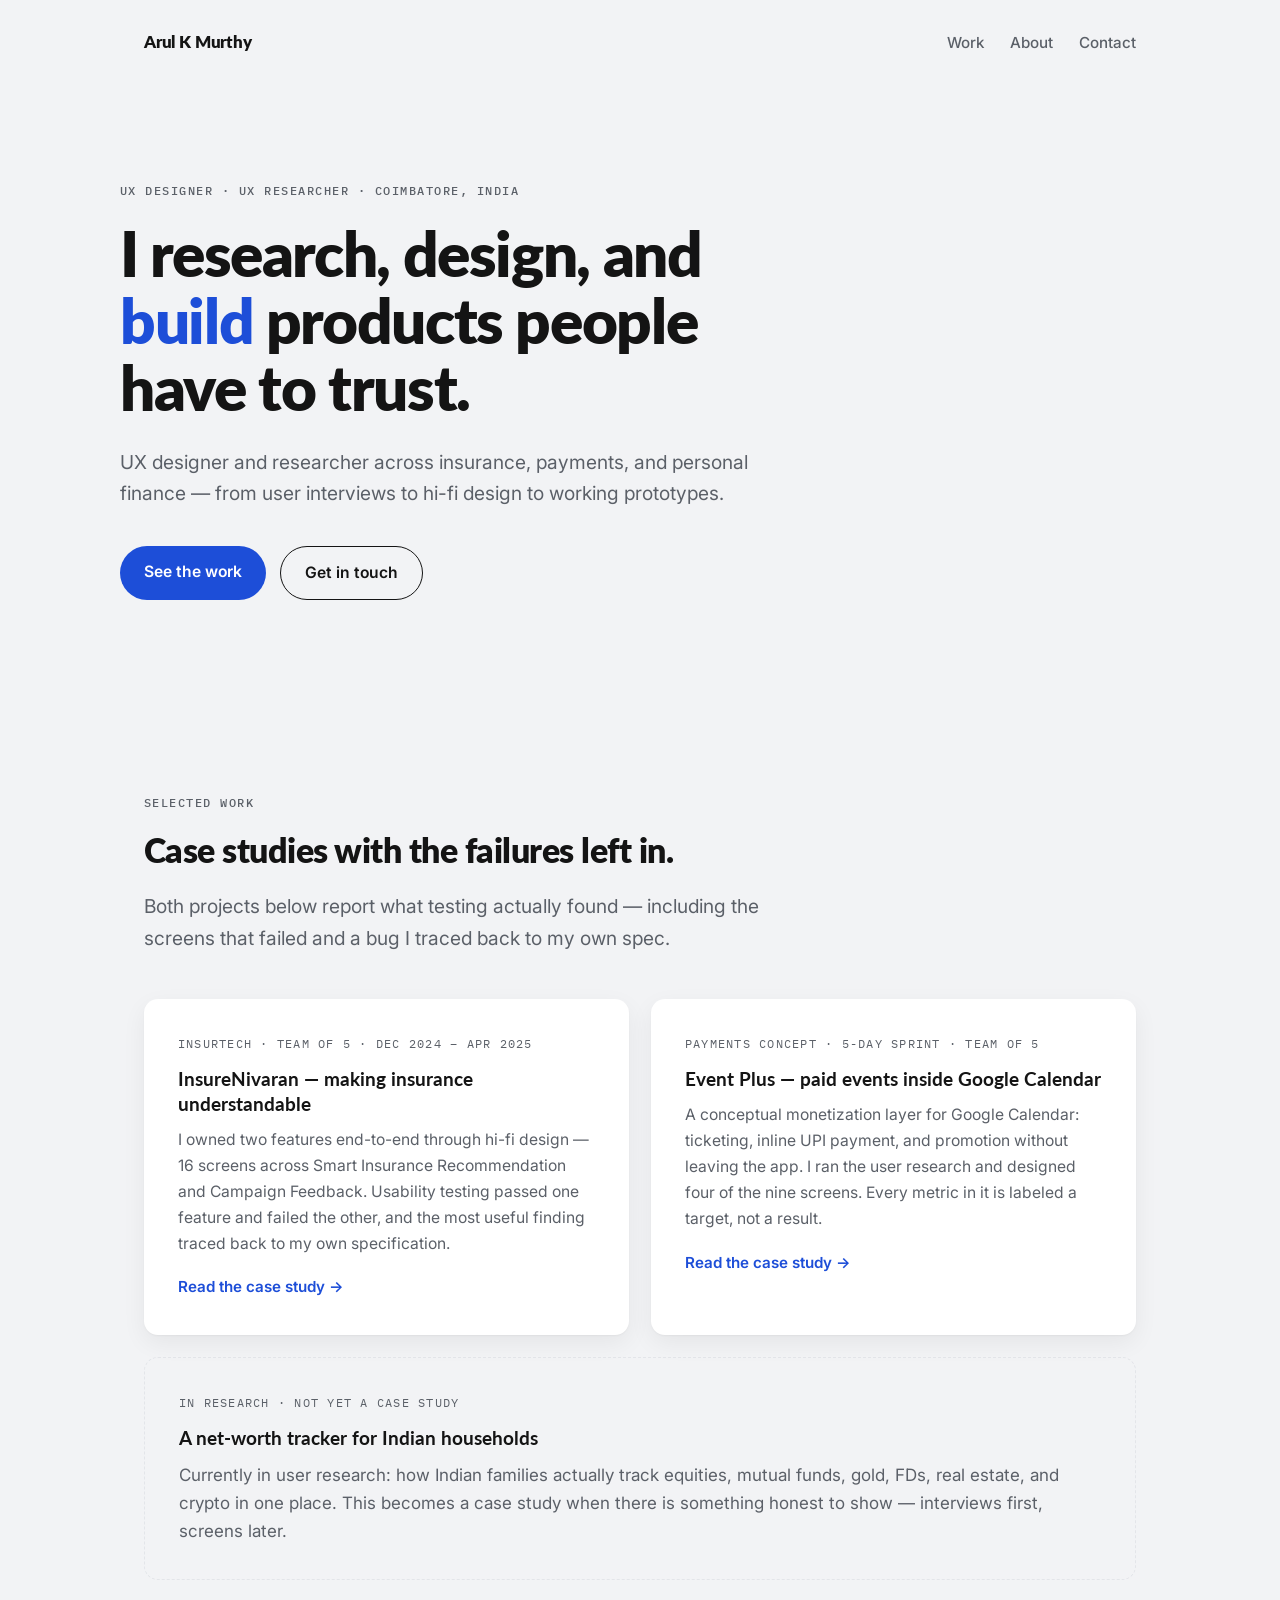
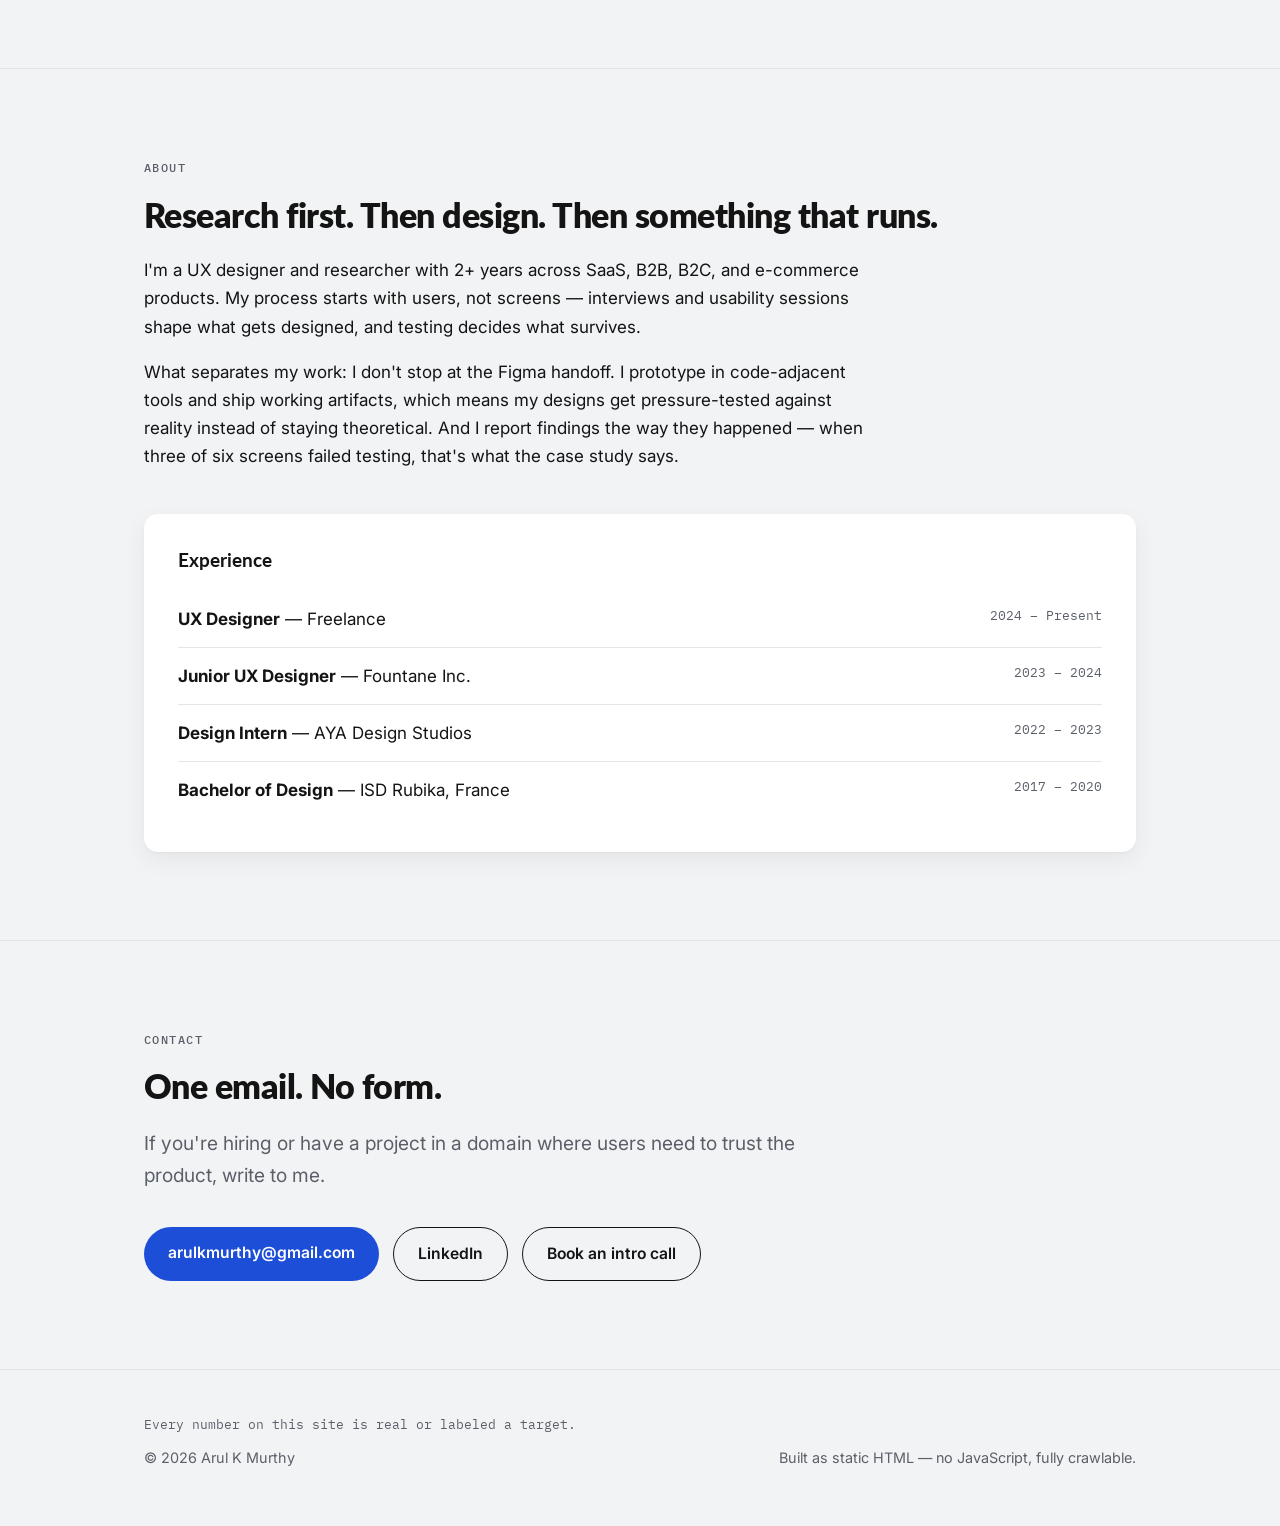
==== index.html @ e34e16c8 "Add files via upload First Upload - 03 July 2026" ====
<!DOCTYPE html>
<html lang="en">
<head>
  <meta charset="UTF-8">
  <meta name="viewport" content="width=device-width, initial-scale=1.0">
  <title>Arul K Murthy — UX Designer &amp; Researcher</title>
  <meta name="description" content="UX designer and researcher across insurance, payments, and personal finance — from user interviews to hi-fi design to working prototypes. Based in Coimbatore, India.">
  <meta name="author" content="Arul K Murthy">
  <meta property="og:title" content="Arul K Murthy — UX Designer &amp; Researcher">
  <meta property="og:description" content="I research, design, and build products people have to trust.">
  <meta property="og:type" content="website">
  <link rel="preconnect" href="https://fonts.googleapis.com">
  <link rel="preconnect" href="https://fonts.gstatic.com" crossorigin>
  <link href="https://fonts.googleapis.com/css2?family=Lato:wght@700;800&family=Inter:wght@400;500;600&family=IBM+Plex+Mono:wght@400;500&display=swap" rel="stylesheet">
  <link rel="stylesheet" href="styles.css">
</head>
<body>

<header class="wrap">
  <nav class="nav" aria-label="Main">
    <a class="nav-name" href="index.html">Arul K Murthy</a>
    <ul class="nav-links">
      <li><a href="#work">Work</a></li>
      <li><a href="#about">About</a></li>
      <li><a href="#contact">Contact</a></li>
    </ul>
  </nav>
</header>

<main>

  <section class="hero wrap">
    <span class="eyebrow">UX Designer · UX Researcher · Coimbatore, India</span>
    <h1>I research, design, and <span class="accent">build</span> products people have to trust.</h1>
    <p class="lede">UX designer and researcher across insurance, payments, and personal finance — from user interviews to hi-fi design to working prototypes.</p>
    <div class="hero-actions">
      <a class="btn btn-primary" href="#work">See the work</a>
      <a class="btn btn-ghost" href="mailto:arulkmurthy@gmail.com">Get in touch</a>
    </div>
  </section>

  <section class="section" id="work">
    <div class="wrap">
      <span class="eyebrow">Selected work</span>
      <h2>Case studies with the failures left in.</h2>
      <p class="lede" style="margin-bottom:44px;">Both projects below report what testing actually found — including the screens that failed and a bug I traced back to my own spec.</p>

      <div class="card-grid">
        <a class="card work-card" href="insurenivaran.html">
          <span class="tagline">InsurTech · Team of 5 · Dec 2024 – Apr 2025</span>
          <h3>InsureNivaran — making insurance understandable</h3>
          <p>I owned two features end-to-end through hi-fi design — 16 screens across Smart Insurance Recommendation and Campaign Feedback. Usability testing passed one feature and failed the other, and the most useful finding traced back to my own specification.</p>
          <span class="cta">Read the case study →</span>
        </a>

        <a class="card work-card" href="eventplus.html">
          <span class="tagline">Payments concept · 5-day sprint · Team of 5</span>
          <h3>Event Plus — paid events inside Google Calendar</h3>
          <p>A conceptual monetization layer for Google Calendar: ticketing, inline UPI payment, and promotion without leaving the app. I ran the user research and designed four of the nine screens. Every metric in it is labeled a target, not a result.</p>
          <span class="cta">Read the case study →</span>
        </a>
      </div>

      <div class="card card-progress" style="margin-top:22px;">
        <span class="tagline" style="font-family:var(--font-mono);font-size:0.78rem;letter-spacing:0.1em;text-transform:uppercase;color:var(--muted);display:block;margin-bottom:14px;">In research · Not yet a case study</span>
        <h3>A net-worth tracker for Indian households</h3>
        <p class="muted">Currently in user research: how Indian families actually track equities, mutual funds, gold, FDs, real estate, and crypto in one place. This becomes a case study when there is something honest to show — interviews first, screens later.</p>
      </div>
    </div>
  </section>

  <section class="section" id="about">
    <div class="wrap">
      <span class="eyebrow">About</span>
      <h2>Research first. Then design. Then something that runs.</h2>
      <div class="prose">
        <p>I'm a UX designer and researcher with 2+ years across SaaS, B2B, B2C, and e-commerce products. My process starts with users, not screens — interviews and usability sessions shape what gets designed, and testing decides what survives.</p>
        <p>What separates my work: I don't stop at the Figma handoff. I prototype in code-adjacent tools and ship working artifacts, which means my designs get pressure-tested against reality instead of staying theoretical. And I report findings the way they happened — when three of six screens failed testing, that's what the case study says.</p>
      </div>

      <div class="card" style="margin-top:44px;">
        <h3 style="margin-bottom:18px;">Experience</h3>
        <ul class="plain-list">
          <li class="exp-row"><span><strong>UX Designer</strong> — Freelance</span><span class="when">2024 – Present</span></li>
          <li class="exp-row"><span><strong>Junior UX Designer</strong> — Fountane Inc.</span><span class="when">2023 – 2024</span></li>
          <li class="exp-row"><span><strong>Design Intern</strong> — AYA Design Studios</span><span class="when">2022 – 2023</span></li>
          <li class="exp-row"><span><strong>Bachelor of Design</strong> — ISD Rubika, France</span><span class="when">2017 – 2020</span></li>
        </ul>
      </div>
    </div>
  </section>

  <section class="section" id="contact">
    <div class="wrap">
      <span class="eyebrow">Contact</span>
      <h2>One email. No form.</h2>
      <p class="lede">If you're hiring or have a project in a domain where users need to trust the product, write to me.</p>
      <div class="hero-actions">
        <a class="btn btn-primary" href="mailto:arulkmurthy@gmail.com">arulkmurthy@gmail.com</a>
        <a class="btn btn-ghost" href="https://www.linkedin.com/in/arulkmurthy" rel="me">LinkedIn</a>
        <a class="btn btn-ghost" href="https://cal.com/arulkmurthy">Book an intro call</a>
      </div>
    </div>
  </section>

</main>

<footer>
  <div class="wrap">
    <p class="integrity">Every number on this site is real or labeled a target.</p>
    <div class="footer-row">
      <span>© 2026 Arul K Murthy</span>
      <span>Built as static HTML — no JavaScript, fully crawlable.</span>
    </div>
  </div>
</footer>

</body>
</html>
---- styles.css ----
/* ============================================================
   Arul K Murthy — portfolio
   Tokens: canvas #F2F3F5 · card #FFF · ink #141414 · muted #5B6068
           hairline #E3E5E9 · accent #1D4ED8
   Type:   Lato (display) · Inter (body) · IBM Plex Mono (meta)
   No JavaScript anywhere on this site — everything renders as HTML.
   ============================================================ */

:root {
  --canvas: #f2f3f5;
  --card: #ffffff;
  --ink: #141414;
  --muted: #5b6068;
  --hairline: #e3e5e9;
  --accent: #1d4ed8;
  --accent-soft: #e8edfb;
  --pro: #14683c;
  --pro-bg: #e3f2e9;
  --con: #9c2121;
  --con-bg: #fbe9e9;
  --mixed: #8a5a00;
  --mixed-bg: #faf0da;
  --radius: 14px;
  --shadow: 0 1px 2px rgba(20, 20, 20, 0.04), 0 8px 24px rgba(20, 20, 20, 0.06);
  --font-display: "Lato", "Inter", system-ui, sans-serif;
  --font-body: "Inter", system-ui, -apple-system, sans-serif;
  --font-mono: "IBM Plex Mono", ui-monospace, "SF Mono", monospace;
}

* { box-sizing: border-box; margin: 0; padding: 0; }

html { scroll-behavior: smooth; }
@media (prefers-reduced-motion: reduce) {
  html { scroll-behavior: auto; }
}

body {
  background: var(--canvas);
  color: var(--ink);
  font-family: var(--font-body);
  font-size: 1.0625rem;
  line-height: 1.65;
  -webkit-font-smoothing: antialiased;
}

a { color: var(--accent); text-decoration: underline; text-underline-offset: 3px; }
a:hover { text-decoration-thickness: 2px; }
:focus-visible {
  outline: 3px solid var(--accent);
  outline-offset: 3px;
  border-radius: 4px;
}

/* ---------- layout ---------- */
.wrap { max-width: 1040px; margin: 0 auto; padding: 0 24px; }
.prose { max-width: 720px; }
.section { padding: 88px 0; }
.section + .section { border-top: 1px solid var(--hairline); }

/* ---------- nav ---------- */
.nav {
  display: flex; align-items: center; justify-content: space-between;
  padding: 28px 0;
}
.nav-name {
  font-family: var(--font-display);
  font-weight: 800; font-size: 1.05rem;
  color: var(--ink); text-decoration: none; letter-spacing: -0.01em;
}
.nav-links { display: flex; gap: 26px; list-style: none; }
.nav-links a {
  color: var(--muted); text-decoration: none;
  font-size: 0.95rem; font-weight: 500;
}
.nav-links a:hover, .nav-links a[aria-current="page"] { color: var(--ink); }

/* ---------- type ---------- */
.eyebrow {
  font-family: var(--font-mono);
  font-size: 0.78rem; font-weight: 500;
  letter-spacing: 0.12em; text-transform: uppercase;
  color: var(--muted);
  display: block; margin-bottom: 18px;
}
h1 {
  font-family: var(--font-display);
  font-weight: 800;
  font-size: clamp(2.3rem, 5.4vw, 3.9rem);
  line-height: 1.08; letter-spacing: -0.022em;
  max-width: 17ch;
}
h1 .accent { color: var(--accent); }
h2 {
  font-family: var(--font-display);
  font-weight: 800;
  font-size: clamp(1.55rem, 3vw, 2.1rem);
  line-height: 1.15; letter-spacing: -0.015em;
  margin-bottom: 22px;
}
h3 {
  font-family: var(--font-display);
  font-weight: 700; font-size: 1.2rem;
  line-height: 1.3; margin-bottom: 10px;
}
.lede { font-size: 1.2rem; color: var(--muted); max-width: 56ch; }
p + p { margin-top: 1em; }
.muted { color: var(--muted); }

/* ---------- hero ---------- */
.hero { padding: 96px 0 104px; }
.hero .lede { margin-top: 26px; }
.hero-meta {
  font-family: var(--font-mono); font-size: 0.82rem;
  color: var(--muted); margin-top: 34px;
}
.hero-actions { margin-top: 36px; display: flex; gap: 14px; flex-wrap: wrap; }
.btn {
  display: inline-block; text-decoration: none;
  font-weight: 600; font-size: 0.98rem;
  padding: 13px 24px; border-radius: 999px;
}
.btn-primary { background: var(--accent); color: #fff; }
.btn-primary:hover { background: #173fb0; }
.btn-ghost { color: var(--ink); border: 1.5px solid var(--ink); background: transparent; }
.btn-ghost:hover { background: var(--ink); color: #fff; }

/* ---------- cards ---------- */
.card {
  background: var(--card);
  border-radius: var(--radius);
  box-shadow: var(--shadow);
  padding: 34px;
}
.card-grid { display: grid; grid-template-columns: 1fr 1fr; gap: 22px; }
.work-card { display: block; text-decoration: none; color: var(--ink); }
a.work-card:hover h3 { color: var(--accent); }
.work-card .tagline {
  font-family: var(--font-mono); font-size: 0.78rem;
  letter-spacing: 0.1em; text-transform: uppercase;
  color: var(--muted); margin-bottom: 14px; display: block;
}
.work-card p { color: var(--muted); font-size: 0.98rem; }
.work-card .cta {
  display: inline-block; margin-top: 18px;
  color: var(--accent); font-weight: 600; font-size: 0.95rem;
}
.card-progress { border: 1.5px dashed var(--hairline); box-shadow: none; background: transparent; }

/* ---------- chips ---------- */
.chip {
  font-family: var(--font-mono); font-size: 0.72rem; font-weight: 500;
  letter-spacing: 0.08em; text-transform: uppercase;
  padding: 4px 10px; border-radius: 999px; white-space: nowrap;
}
.chip-mine { background: var(--accent-soft); color: var(--accent); }
.chip-team { background: #ebecef; color: var(--muted); }
.chip-target { background: var(--mixed-bg); color: var(--mixed); }
.chip-pro { background: var(--pro-bg); color: var(--pro); }
.chip-con { background: var(--con-bg); color: var(--con); }
.chip-mixed { background: var(--mixed-bg); color: var(--mixed); }
.chip-neutral { background: #ebecef; color: var(--muted); }

/* ---------- summary block (case-study TL;DR) ---------- */
.summary { margin: 46px 0; }
.summary dl {
  display: grid; grid-template-columns: 1fr 1fr; gap: 26px 34px;
}
.summary dt {
  font-family: var(--font-mono); font-size: 0.75rem;
  letter-spacing: 0.12em; text-transform: uppercase;
  color: var(--muted); margin-bottom: 7px;
}
.summary dd { font-size: 0.99rem; }

/* ---------- meta row on case pages ---------- */
.meta-row {
  display: flex; flex-wrap: wrap; gap: 10px 34px;
  margin-top: 30px;
  font-family: var(--font-mono); font-size: 0.82rem; color: var(--muted);
}
.meta-row strong { color: var(--ink); font-weight: 500; }

/* ---------- verdict table (signature component) ---------- */
.verdict { width: 100%; border-collapse: collapse; margin: 8px 0; }
.verdict th {
  font-family: var(--font-mono); font-size: 0.75rem;
  letter-spacing: 0.12em; text-transform: uppercase;
  color: var(--muted); font-weight: 500;
  text-align: left; padding: 0 14px 12px 0;
  border-bottom: 1px solid var(--hairline);
}
.verdict td {
  padding: 13px 14px 13px 0;
  border-bottom: 1px solid var(--hairline);
  font-size: 0.96rem; vertical-align: top;
}
.verdict td:first-child { font-weight: 600; white-space: nowrap; }
.verdict tr:last-child td { border-bottom: none; }

/* ---------- figures ---------- */
figure { margin: 40px 0; }
figure img {
  width: 100%; height: auto; display: block;
  border-radius: var(--radius); box-shadow: var(--shadow);
}
figcaption {
  font-size: 0.88rem; color: var(--muted);
  margin-top: 12px; text-align: center;
}

/* ---------- lists ---------- */
.plain-list { list-style: none; }
.plain-list li { padding: 14px 0; border-bottom: 1px solid var(--hairline); }
.plain-list li:last-child { border-bottom: none; }
.exp-row { display: flex; justify-content: space-between; gap: 20px; flex-wrap: wrap; }
.exp-row .when { font-family: var(--font-mono); font-size: 0.82rem; color: var(--muted); }

/* ---------- next / prev ---------- */
.pager { display: flex; justify-content: space-between; gap: 20px; }

/* ---------- footer ---------- */
footer { border-top: 1px solid var(--hairline); padding: 44px 0 56px; }
.integrity {
  font-family: var(--font-mono); font-size: 0.82rem; color: var(--muted);
  margin-bottom: 10px;
}
.footer-row {
  display: flex; justify-content: space-between; gap: 20px; flex-wrap: wrap;
  font-size: 0.9rem; color: var(--muted);
}

/* ---------- responsive ---------- */
@media (max-width: 780px) {
  .section { padding: 64px 0; }
  .hero { padding: 64px 0 72px; }
  .card-grid, .summary dl { grid-template-columns: 1fr; }
  .card { padding: 26px; }
  .nav-links { gap: 18px; }
  .verdict-scroll { overflow-x: auto; }
  .verdict { min-width: 560px; }
}
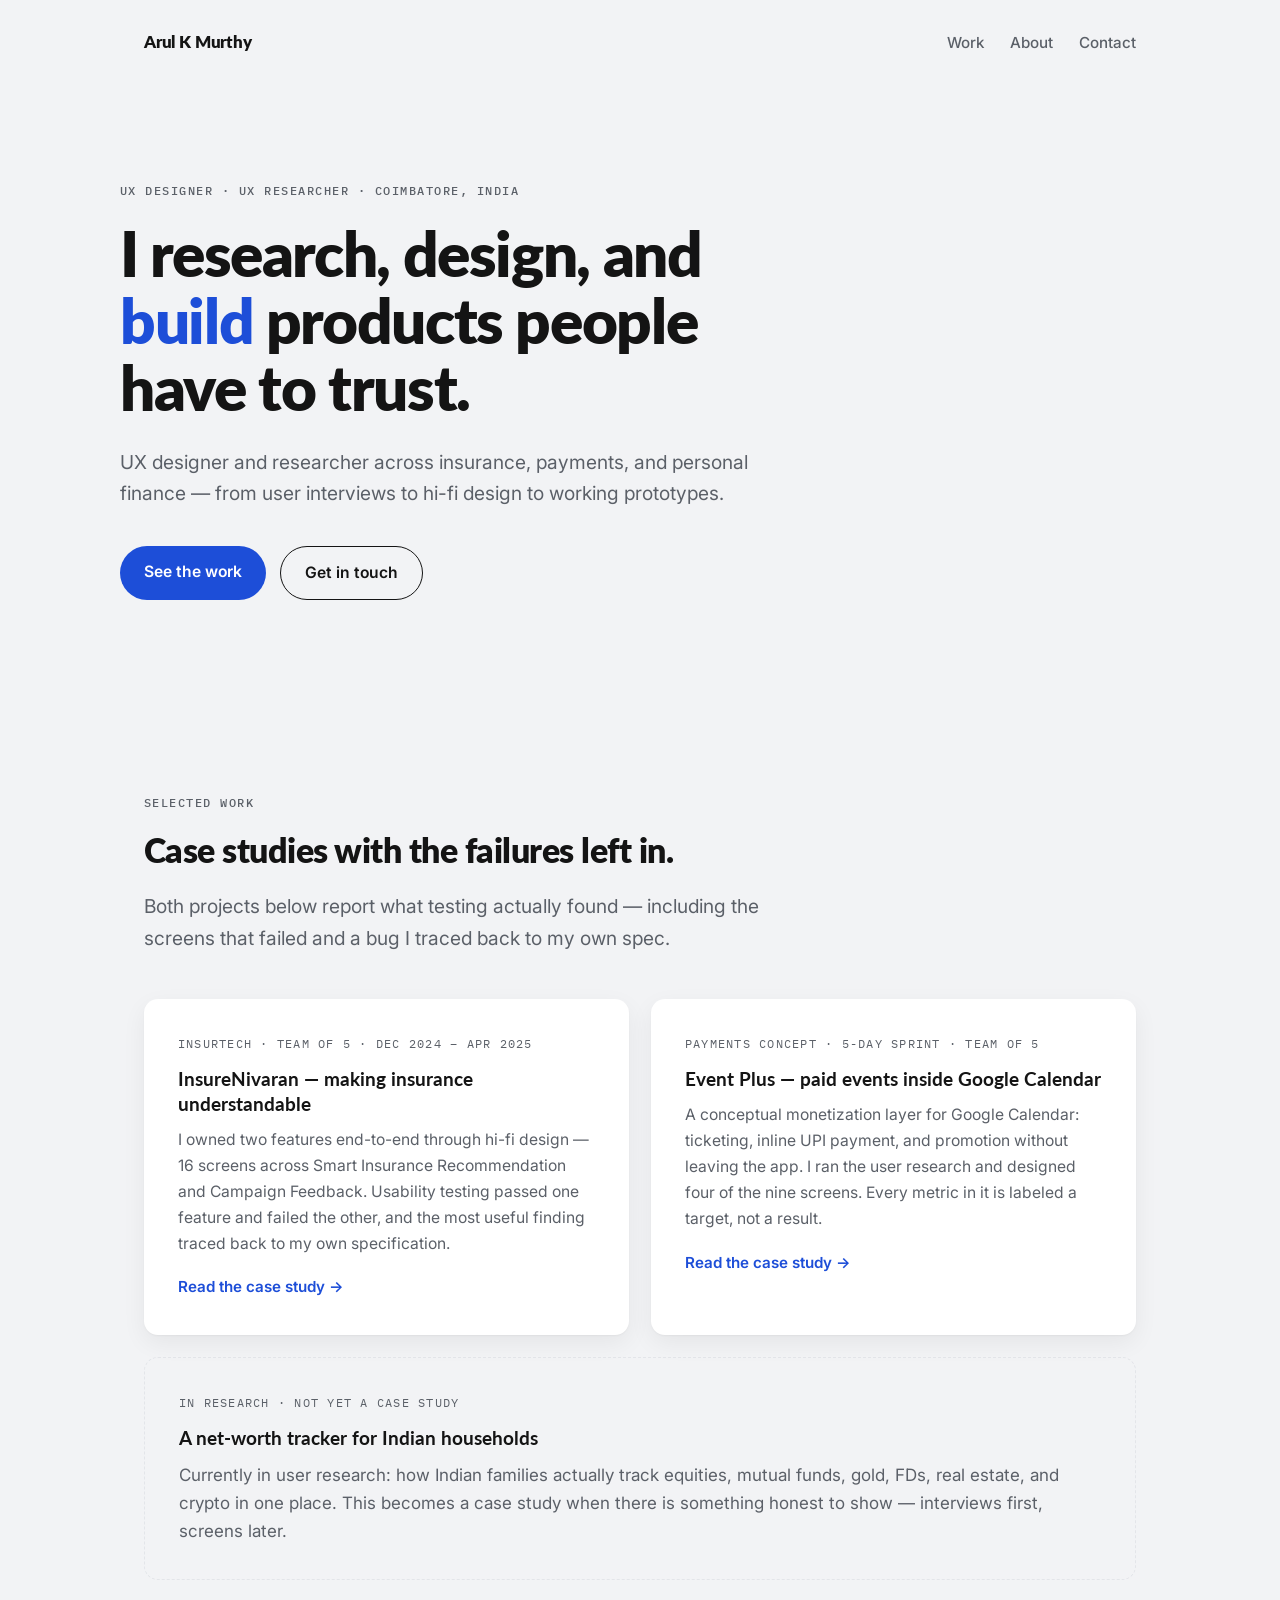
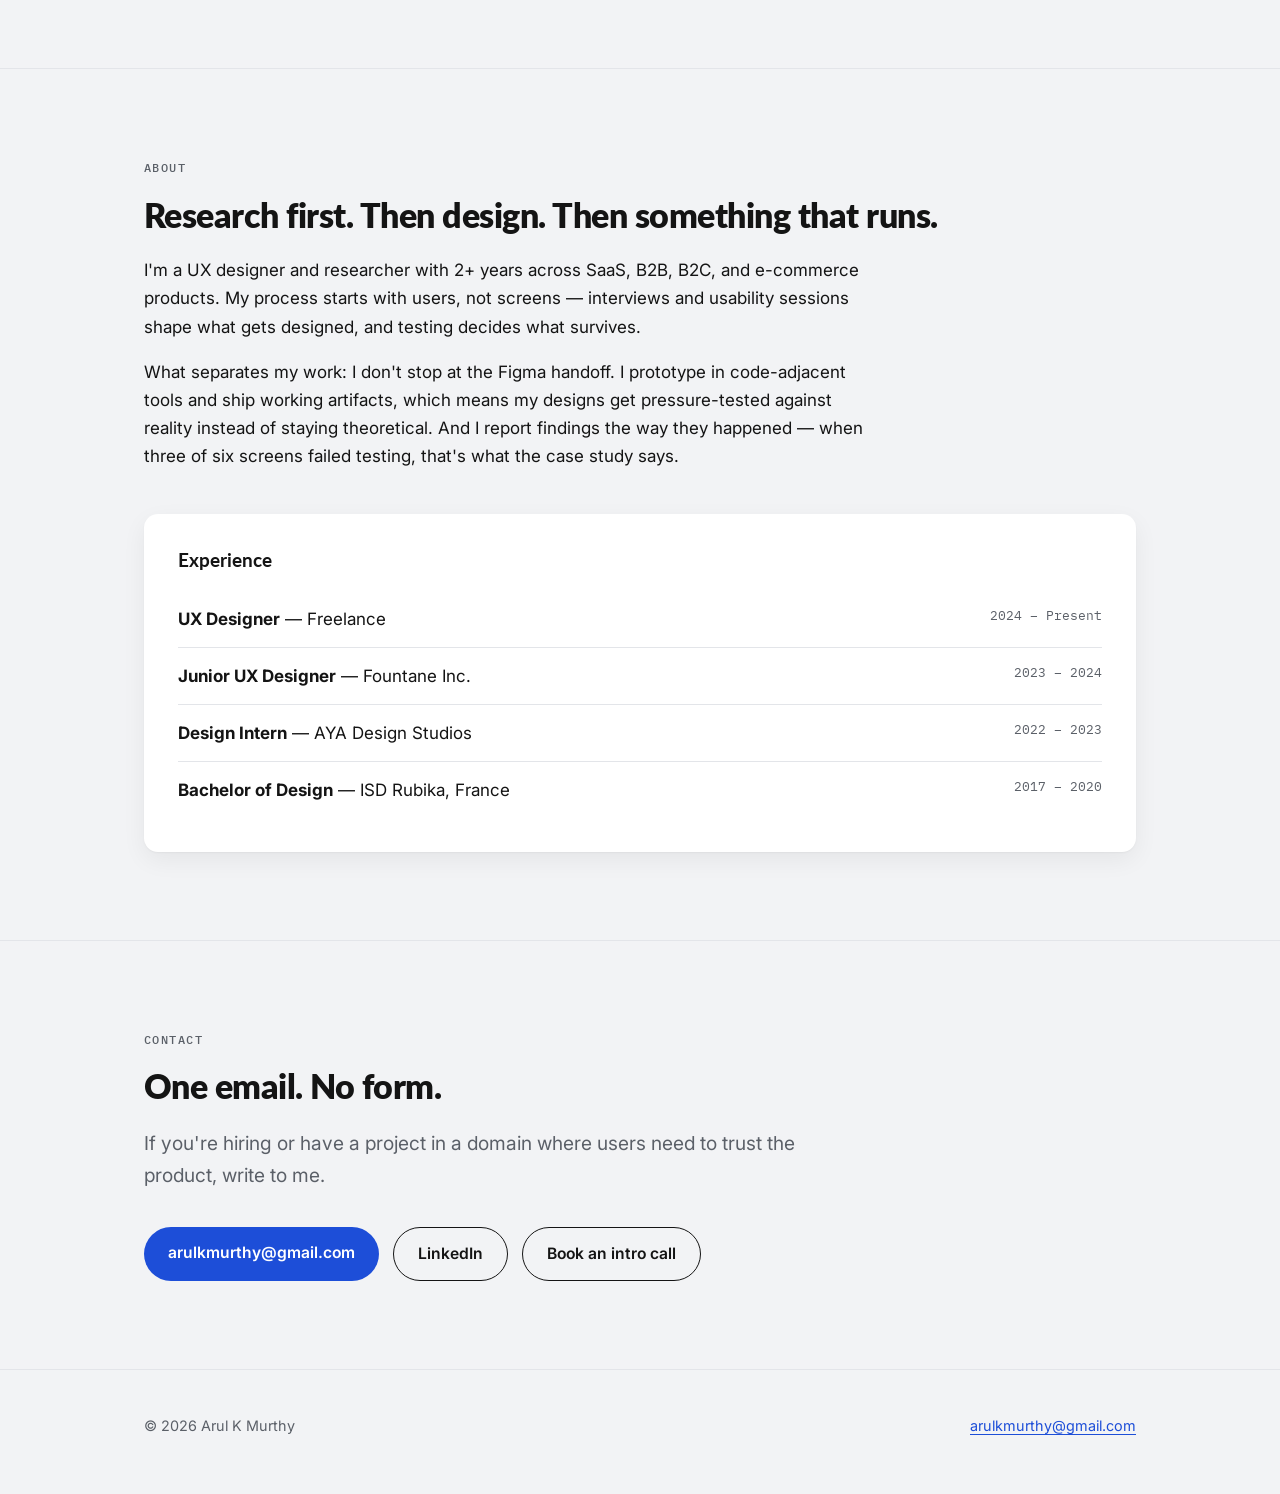
==== commit a4806c00: "Add files via upload" ====
--- a/index.html
+++ b/index.html
@@ -107,10 +107,9 @@
 
 <footer>
   <div class="wrap">
-    <p class="integrity">Every number on this site is real or labeled a target.</p>
     <div class="footer-row">
       <span>© 2026 Arul K Murthy</span>
-      <span>Built as static HTML — no JavaScript, fully crawlable.</span>
+      <span><a href="mailto:arulkmurthy@gmail.com">arulkmurthy@gmail.com</a></span>
     </div>
   </div>
 </footer>
--- a/styles.css
+++ b/styles.css
@@ -230,7 +230,8 @@
 }
 
 /* ---------- responsive ---------- */
-@media (max-width: 780px) {
+@media (max-width: 799.98px) {
+  .wrap { padding: 0 16px; }
   .section { padding: 64px 0; }
   .hero { padding: 64px 0 72px; }
   .card-grid, .summary dl { grid-template-columns: 1fr; }
@@ -239,3 +240,33 @@
   .verdict-scroll { overflow-x: auto; }
   .verdict { min-width: 560px; }
 }
+
+/* ---------- team screen grid (subordinate to interleaved MY WORK figures) ---------- */
+.shot-grid { display: grid; grid-template-columns: 1fr 1fr; gap: 20px; margin-top: 30px; }
+.shot-grid figure { margin: 0; }
+.shot-grid figcaption { font-size: 0.82rem; }
+
+/* ---------- mobile overflow hardening ---------- */
+html, body { overflow-x: clip; }
+img, svg, video { max-width: 100%; height: auto; }
+td, th, a { overflow-wrap: break-word; }
+
+@media (max-width: 799.98px) {
+  .shot-grid { grid-template-columns: 1fr; }
+  h1 { font-size: clamp(2rem, 8.5vw, 2.6rem); }
+  .hero-actions .btn { width: 100%; text-align: center; }
+  .meta-row { gap: 8px 22px; }
+}
+
+/* ---------- phone screen masonry (InsureNivaran) ---------- */
+.phone-grid { columns: 3; column-gap: 20px; margin-top: 36px; }
+.phone-grid figure { break-inside: avoid; margin: 0 0 20px; }
+.phone-grid figcaption { font-size: 0.82rem; }
+.phone-figure { max-width: 420px; margin: 40px auto; }
+
+@media (max-width: 799.98px) {
+  .phone-grid { columns: 2; column-gap: 14px; }
+}
+@media (max-width: 480px) {
+  .phone-grid { columns: 1; }
+}
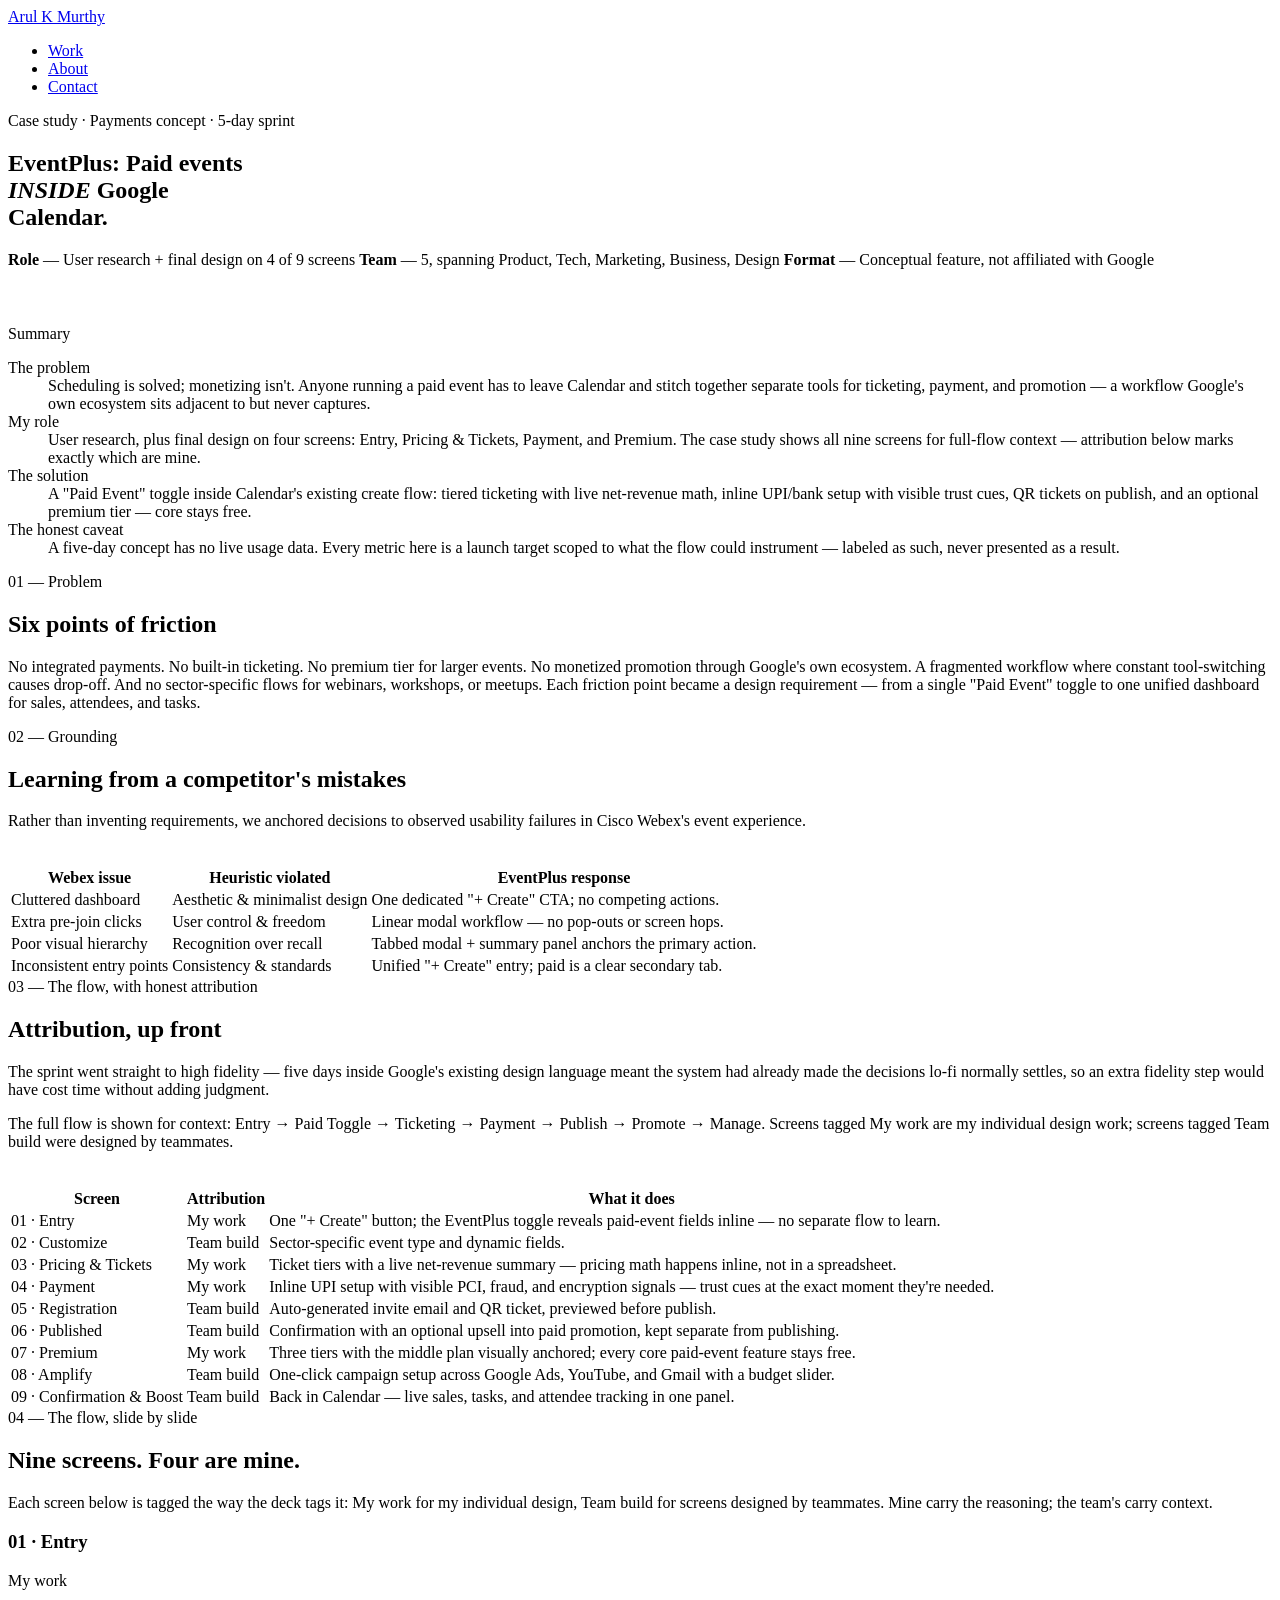
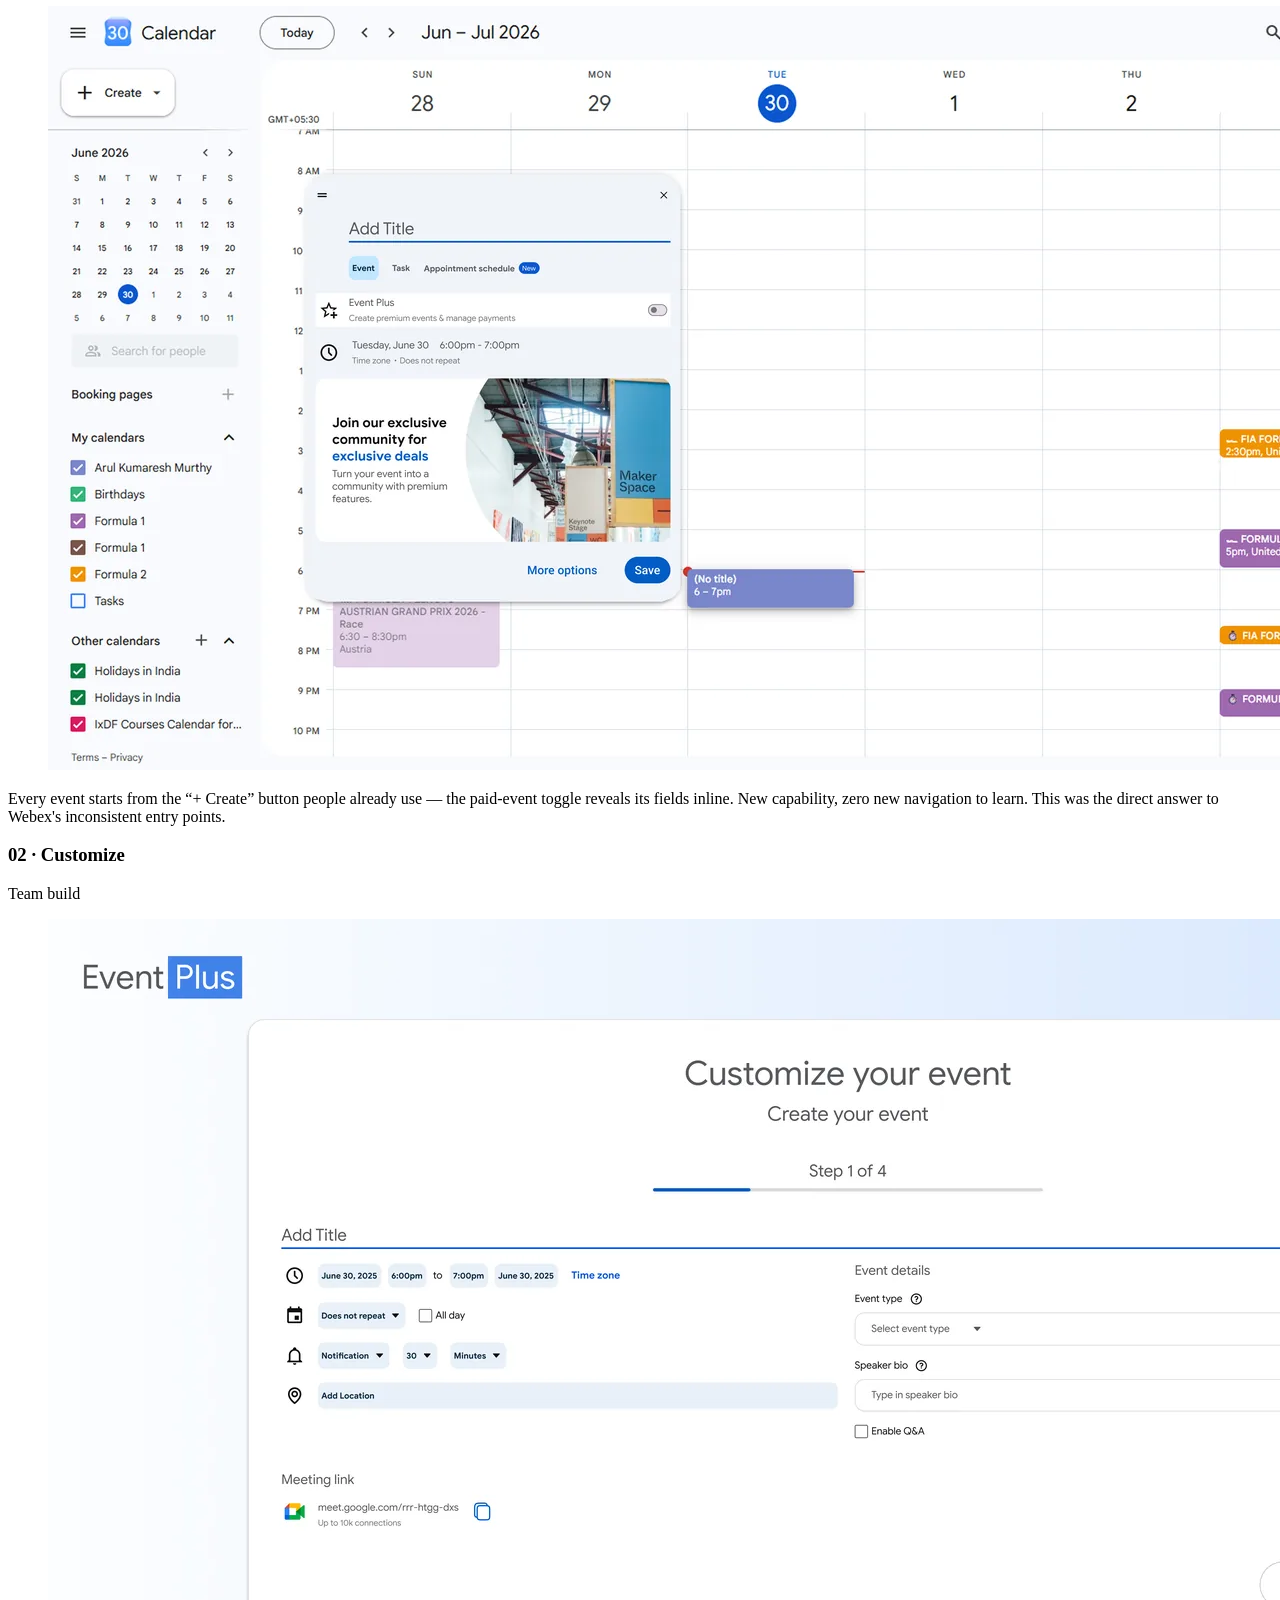
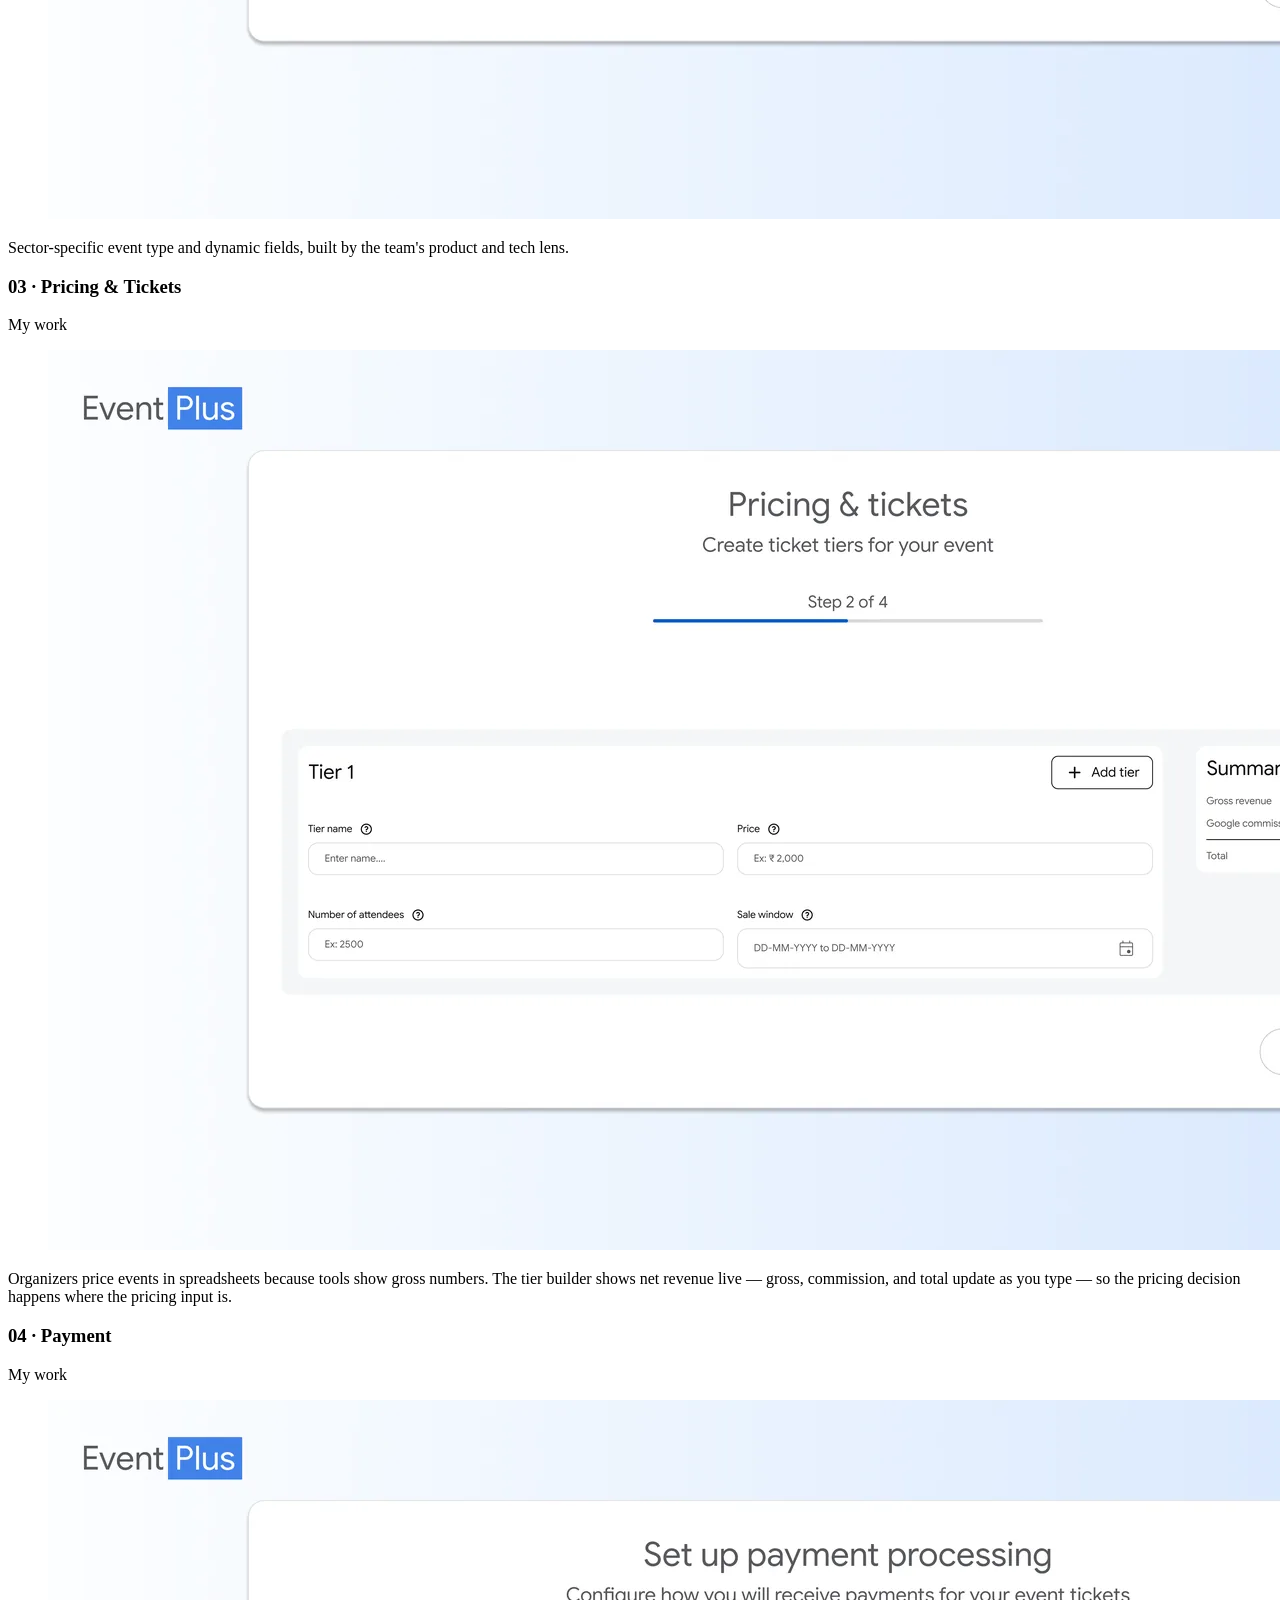
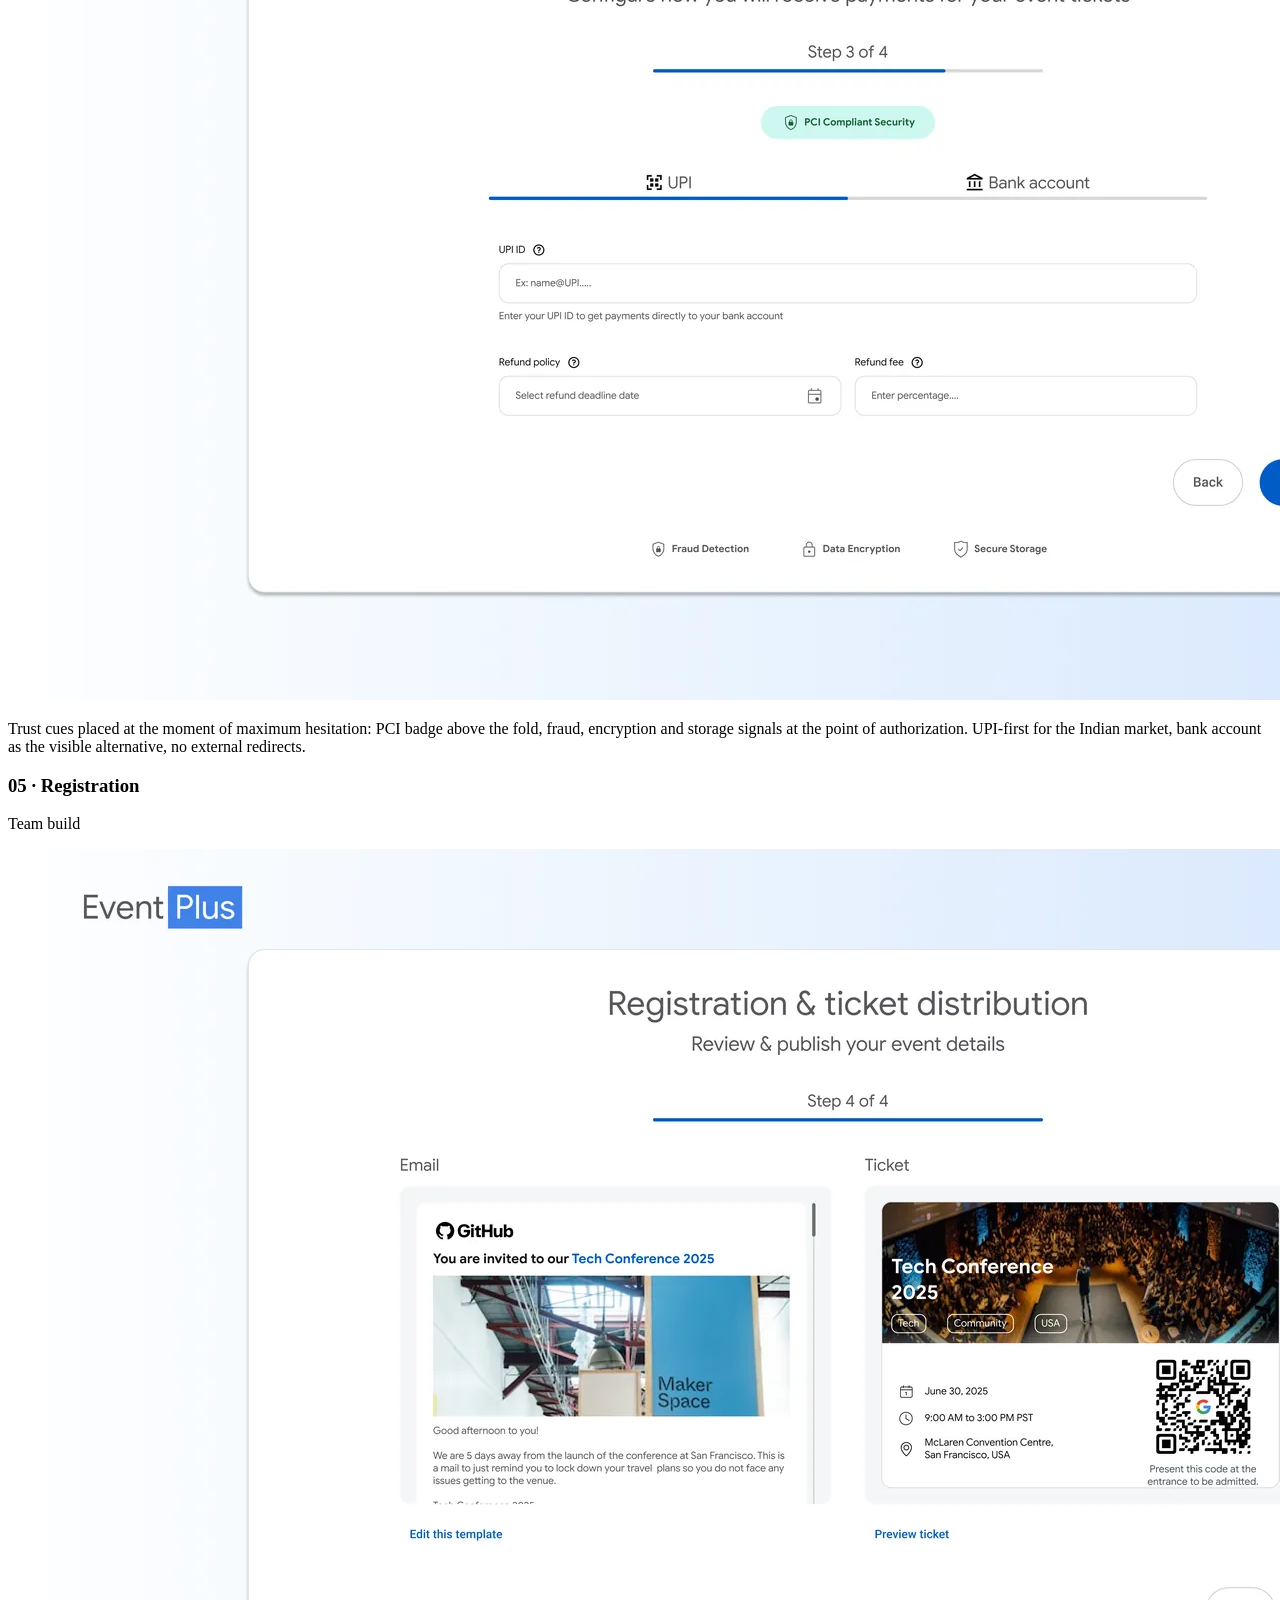
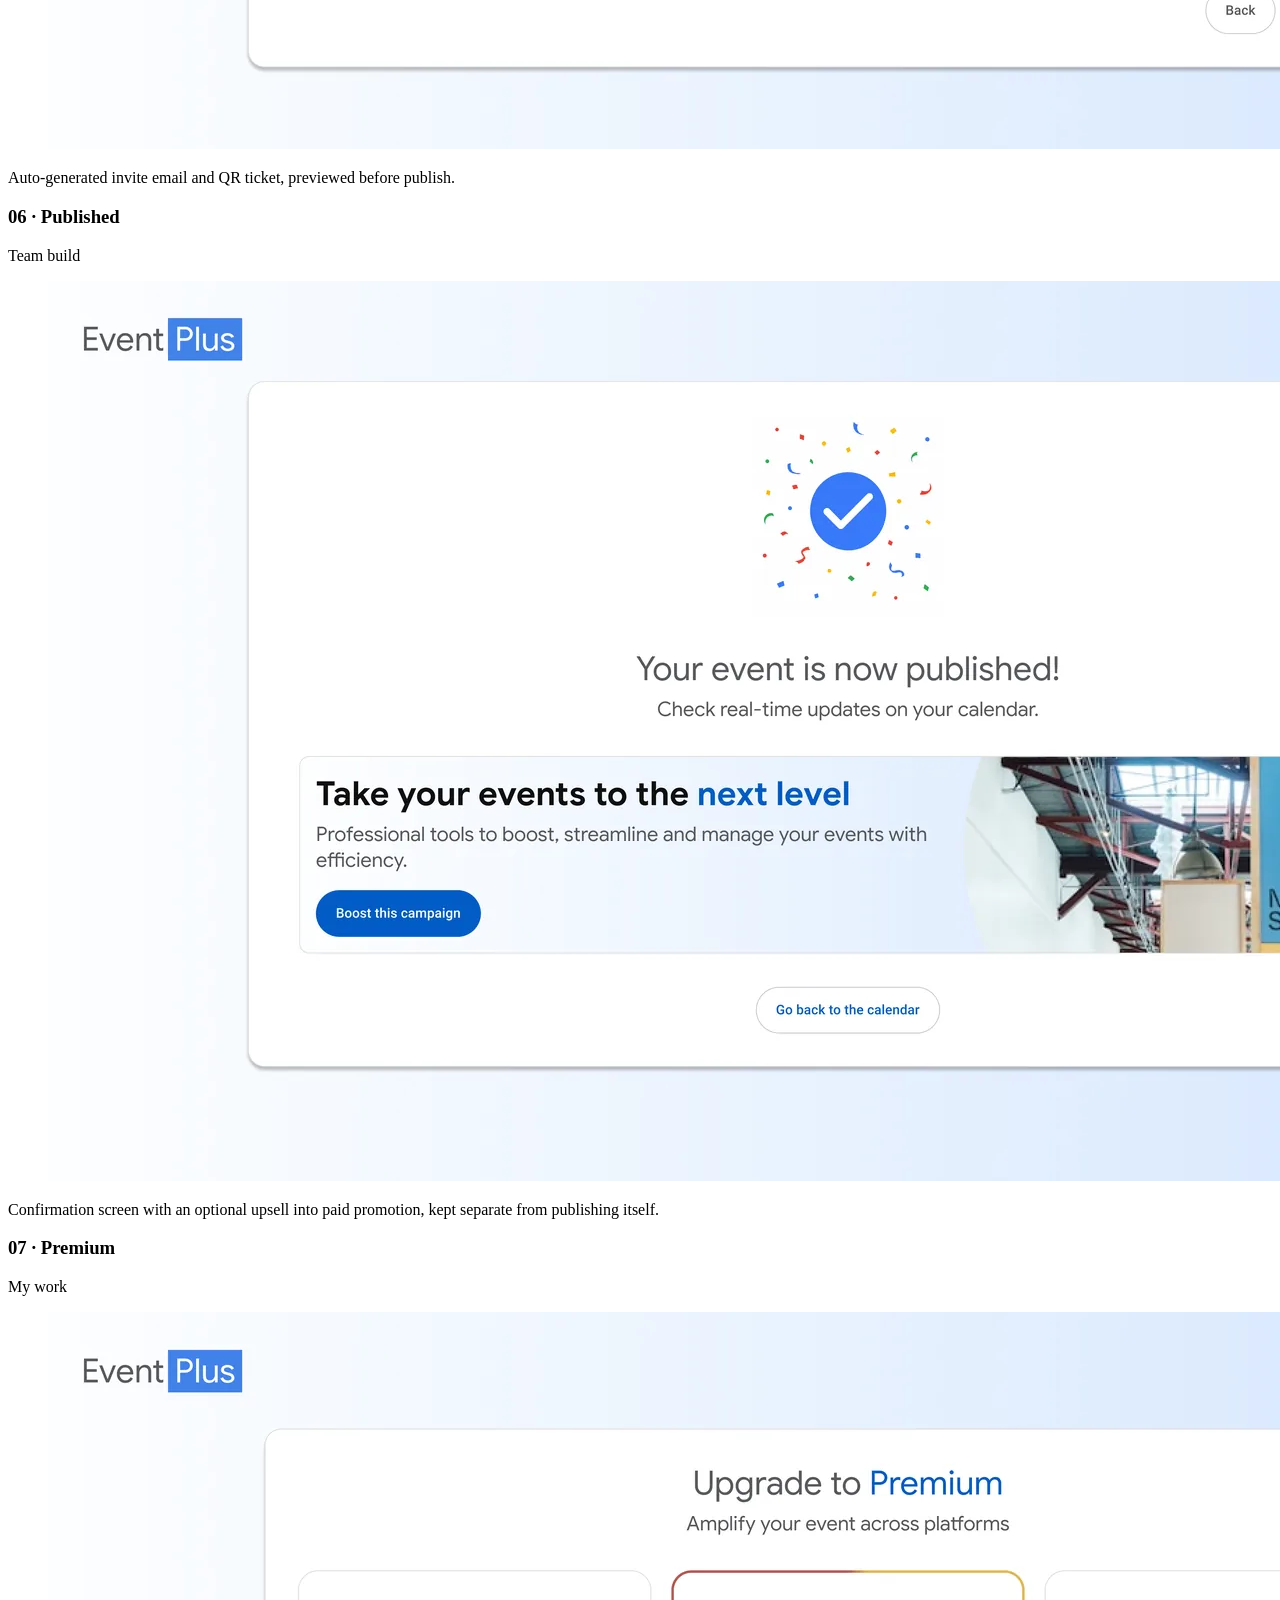
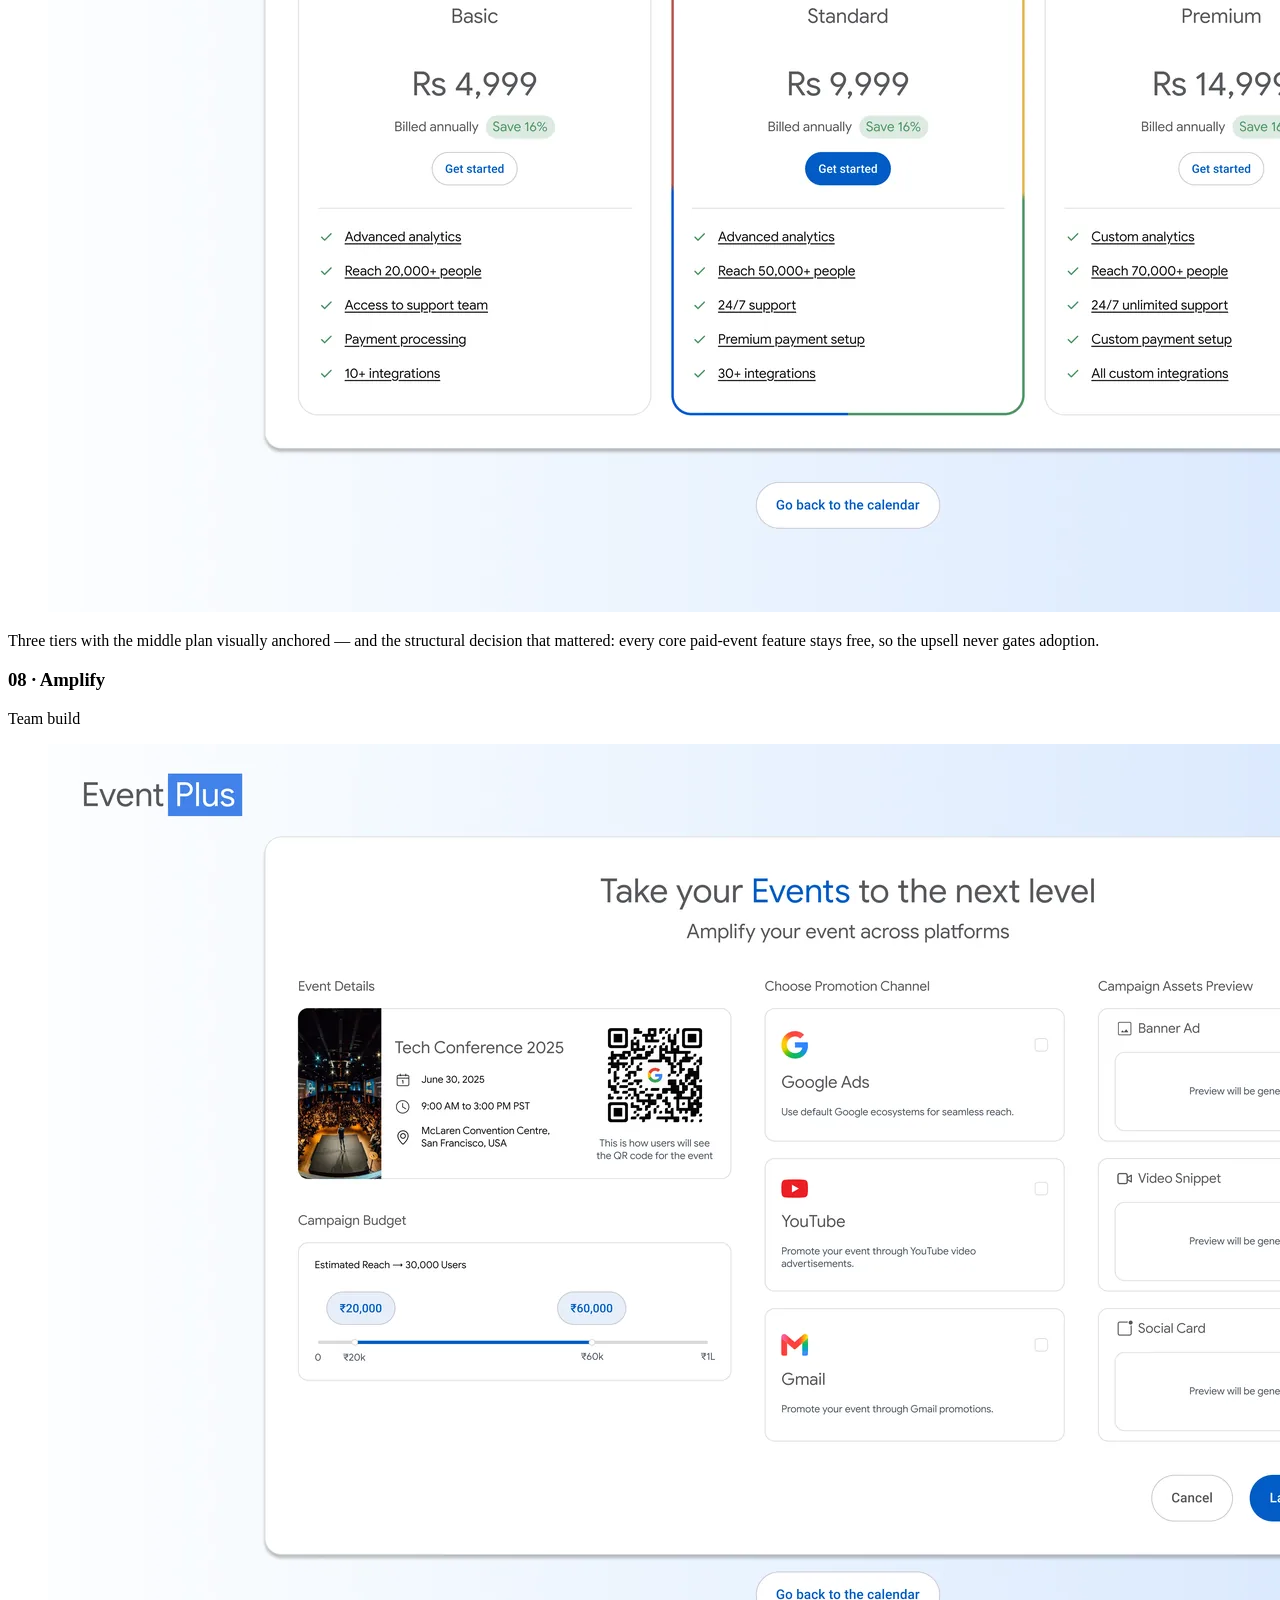
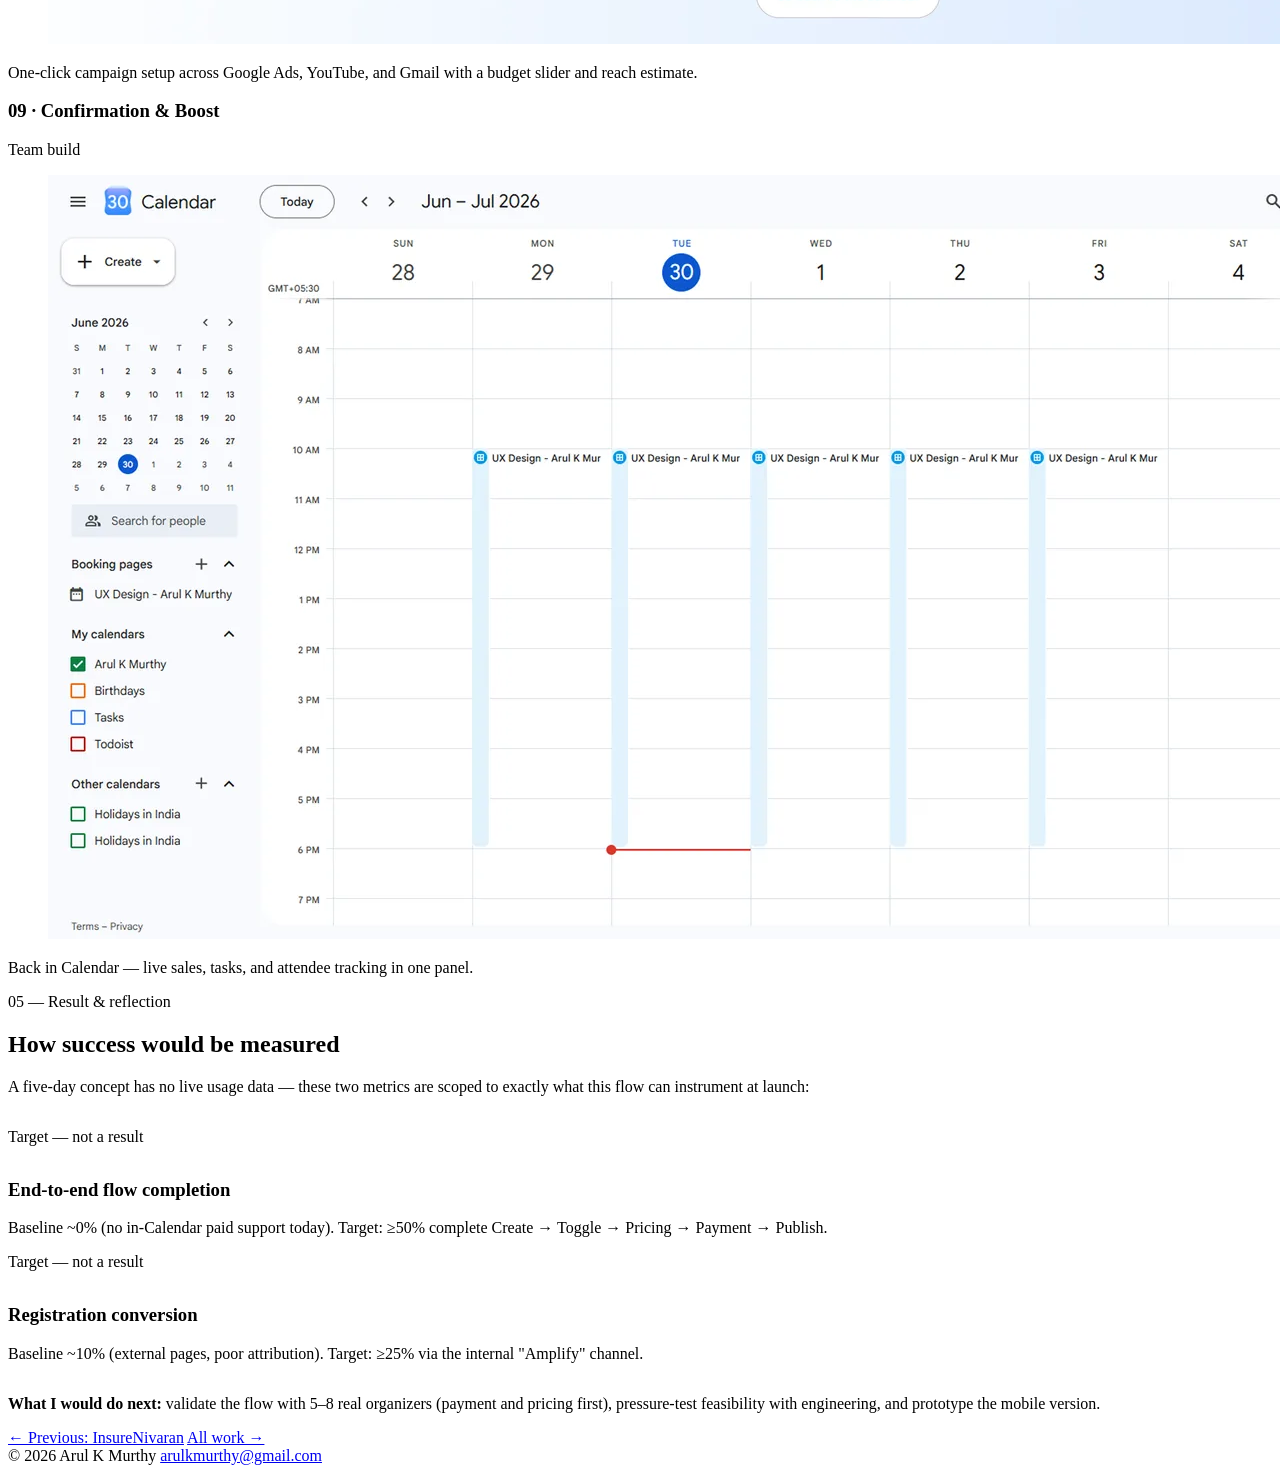
==== commit da001049: "Add files via upload" ====
--- a/index.html
+++ b/index.html
@@ -3,12 +3,9 @@
 <head>
   <meta charset="UTF-8">
   <meta name="viewport" content="width=device-width, initial-scale=1.0">
-  <title>Arul K Murthy — UX Designer &amp; Researcher</title>
-  <meta name="description" content="UX designer and researcher across insurance, payments, and personal finance — from user interviews to hi-fi design to working prototypes. Based in Coimbatore, India.">
+  <title>EventPlus — UX Case Study · Arul K Murthy</title>
+  <meta name="description" content="A 5-day sprint concept: paid events inside Google Calendar. Research plus four screens of a nine-screen flow, with honest attribution and metrics labeled as targets.">
   <meta name="author" content="Arul K Murthy">
-  <meta property="og:title" content="Arul K Murthy — UX Designer &amp; Researcher">
-  <meta property="og:description" content="I research, design, and build products people have to trust.">
-  <meta property="og:type" content="website">
   <link rel="preconnect" href="https://fonts.googleapis.com">
   <link rel="preconnect" href="https://fonts.gstatic.com" crossorigin>
   <link href="https://fonts.googleapis.com/css2?family=Lato:wght@700;800&family=Inter:wght@400;500;600&family=IBM+Plex+Mono:wght@400;500&display=swap" rel="stylesheet">
@@ -20,86 +17,250 @@
   <nav class="nav" aria-label="Main">
     <a class="nav-name" href="index.html">Arul K Murthy</a>
     <ul class="nav-links">
-      <li><a href="#work">Work</a></li>
-      <li><a href="#about">About</a></li>
-      <li><a href="#contact">Contact</a></li>
+      <li><a href="index.html#work" aria-current="page">Work</a></li>
+      <li><a href="index.html#about">About</a></li>
+      <li><a href="index.html#contact">Contact</a></li>
     </ul>
   </nav>
 </header>
 
 <main>
 
-  <section class="hero wrap">
-    <span class="eyebrow">UX Designer · UX Researcher · Coimbatore, India</span>
-    <h1>I research, design, and <span class="accent">build</span> products people have to trust.</h1>
-    <p class="lede">UX designer and researcher across insurance, payments, and personal finance — from user interviews to hi-fi design to working prototypes.</p>
-    <div class="hero-actions">
-      <a class="btn btn-primary" href="#work">See the work</a>
-      <a class="btn btn-ghost" href="mailto:arulkmurthy@gmail.com">Get in touch</a>
-    </div>
-  </section>
-
-  <section class="section" id="work">
-    <div class="wrap">
-      <span class="eyebrow">Selected work</span>
-      <h2>Case studies with the failures left in.</h2>
-      <p class="lede" style="margin-bottom:44px;">Both projects below report what testing actually found — including the screens that failed and a bug I traced back to my own spec.</p>
-
-      <div class="card-grid">
-        <a class="card work-card" href="insurenivaran.html">
-          <span class="tagline">InsurTech · Team of 5 · Dec 2024 – Apr 2025</span>
-          <h3>InsureNivaran — making insurance understandable</h3>
-          <p>I owned two features end-to-end through hi-fi design — 16 screens across Smart Insurance Recommendation and Campaign Feedback. Usability testing passed one feature and failed the other, and the most useful finding traced back to my own specification.</p>
-          <span class="cta">Read the case study →</span>
-        </a>
-
-        <a class="card work-card" href="eventplus.html">
-          <span class="tagline">Payments concept · 5-day sprint · Team of 5</span>
-          <h3>Event Plus — paid events inside Google Calendar</h3>
-          <p>A conceptual monetization layer for Google Calendar: ticketing, inline UPI payment, and promotion without leaving the app. I ran the user research and designed four of the nine screens. Every metric in it is labeled a target, not a result.</p>
-          <span class="cta">Read the case study →</span>
-        </a>
-      </div>
-
-      <div class="card card-progress" style="margin-top:22px;">
-        <span class="tagline" style="font-family:var(--font-mono);font-size:0.78rem;letter-spacing:0.1em;text-transform:uppercase;color:var(--muted);display:block;margin-bottom:14px;">In research · Not yet a case study</span>
-        <h3>A net-worth tracker for Indian households</h3>
-        <p class="muted">Currently in user research: how Indian families actually track equities, mutual funds, gold, FDs, real estate, and crypto in one place. This becomes a case study when there is something honest to show — interviews first, screens later.</p>
-      </div>
-    </div>
-  </section>
-
-  <section class="section" id="about">
-    <div class="wrap">
-      <span class="eyebrow">About</span>
-      <h2>Research first. Then design. Then something that runs.</h2>
-      <div class="prose">
-        <p>I'm a UX designer and researcher with 2+ years across SaaS, B2B, B2C, and e-commerce products. My process starts with users, not screens — interviews and usability sessions shape what gets designed, and testing decides what survives.</p>
-        <p>What separates my work: I don't stop at the Figma handoff. I prototype in code-adjacent tools and ship working artifacts, which means my designs get pressure-tested against reality instead of staying theoretical. And I report findings the way they happened — when three of six screens failed testing, that's what the case study says.</p>
-      </div>
-
-      <div class="card" style="margin-top:44px;">
-        <h3 style="margin-bottom:18px;">Experience</h3>
-        <ul class="plain-list">
-          <li class="exp-row"><span><strong>UX Designer</strong> — Freelance</span><span class="when">2024 – Present</span></li>
-          <li class="exp-row"><span><strong>Junior UX Designer</strong> — Fountane Inc.</span><span class="when">2023 – 2024</span></li>
-          <li class="exp-row"><span><strong>Design Intern</strong> — AYA Design Studios</span><span class="when">2022 – 2023</span></li>
-          <li class="exp-row"><span><strong>Bachelor of Design</strong> — ISD Rubika, France</span><span class="when">2017 – 2020</span></li>
-        </ul>
-      </div>
-    </div>
-  </section>
-
-  <section class="section" id="contact">
-    <div class="wrap">
-      <span class="eyebrow">Contact</span>
-      <h2>One email. No form.</h2>
-      <p class="lede">If you're hiring or have a project in a domain where users need to trust the product, write to me.</p>
-      <div class="hero-actions">
-        <a class="btn btn-primary" href="mailto:arulkmurthy@gmail.com">arulkmurthy@gmail.com</a>
-        <a class="btn btn-ghost" href="https://www.linkedin.com/in/arulkmurthy" rel="me">LinkedIn</a>
-        <a class="btn btn-ghost" href="https://cal.com/arulkmurthy">Book an intro call</a>
-      </div>
+  <section class="hero wrap" style="padding-bottom:56px;">
+    <span class="eyebrow">Case study · Payments concept · 5-day sprint</span>
+    <h1 style="max-width:20ch;">EventPlus: Paid events <em>INSIDE</em> Google Calendar.</h1>
+    <div class="meta-row">
+      <span><strong>Role</strong> — User research + final design on 4 of 9 screens</span>
+      <span><strong>Team</strong> — 5, spanning Product, Tech, Marketing, Business, Design</span>
+      <span><strong>Format</strong> — Conceptual feature, not affiliated with Google</span>
+    </div>
+  </section>
+
+  <div class="wrap">
+    <div class="card summary">
+      <span class="eyebrow summary-head">Summary</span>
+      <dl>
+        <div>
+          <dt>The problem</dt>
+          <dd>Scheduling is solved; monetizing isn't. Anyone running a paid event has to leave Calendar and stitch together separate tools for ticketing, payment, and promotion — a workflow Google's own ecosystem sits adjacent to but never captures.</dd>
+        </div>
+        <div>
+          <dt>My role</dt>
+          <dd>User research, plus final design on four screens: Entry, Pricing &amp; Tickets, Payment, and Premium. The case study shows all nine screens for full-flow context — attribution below marks exactly which are mine.</dd>
+        </div>
+        <div>
+          <dt>The solution</dt>
+          <dd>A "Paid Event" toggle inside Calendar's existing create flow: tiered ticketing with live net-revenue math, inline UPI/bank setup with visible trust cues, QR tickets on publish, and an optional premium tier — core stays free.</dd>
+        </div>
+        <div>
+          <dt>The honest caveat</dt>
+          <dd>A five-day concept has no live usage data. Every metric here is a launch target scoped to what the flow could instrument — labeled as such, never presented as a result.</dd>
+        </div>
+      </dl>
+    </div>
+  </div>
+
+  <section class="section">
+    <div class="wrap">
+      <span class="eyebrow">01 — Problem</span>
+      <h2>Six points of friction</h2>
+      <div class="prose">
+        <p>No integrated payments. No built-in ticketing. No premium tier for larger events. No monetized promotion through Google's own ecosystem. A fragmented workflow where constant tool-switching causes drop-off. And no sector-specific flows for webinars, workshops, or meetups. Each friction point became a design requirement — from a single "Paid Event" toggle to one unified dashboard for sales, attendees, and tasks.</p>
+      </div>
+    </div>
+  </section>
+
+  <section class="section">
+    <div class="wrap">
+      <span class="eyebrow">02 — Grounding</span>
+      <h2>Learning from a competitor's mistakes</h2>
+      <div class="prose">
+        <p>Rather than inventing requirements, we anchored decisions to observed usability failures in Cisco Webex's event experience.</p>
+      </div>
+      <div class="card" style="margin-top:36px;">
+        <div class="verdict-scroll">
+          <table class="verdict">
+            <thead>
+              <tr><th>Webex issue</th><th>Heuristic violated</th><th>EventPlus response</th></tr>
+            </thead>
+            <tbody>
+              <tr><td>Cluttered dashboard</td><td>Aesthetic &amp; minimalist design</td><td>One dedicated "+ Create" CTA; no competing actions.</td></tr>
+              <tr><td>Extra pre-join clicks</td><td>User control &amp; freedom</td><td>Linear modal workflow — no pop-outs or screen hops.</td></tr>
+              <tr><td>Poor visual hierarchy</td><td>Recognition over recall</td><td>Tabbed modal + summary panel anchors the primary action.</td></tr>
+              <tr><td>Inconsistent entry points</td><td>Consistency &amp; standards</td><td>Unified "+ Create" entry; paid is a clear secondary tab.</td></tr>
+            </tbody>
+          </table>
+        </div>
+      </div>
+    </div>
+  </section>
+
+  <section class="section">
+    <div class="wrap">
+      <span class="eyebrow">03 — The flow, with honest attribution</span>
+      <h2>Attribution, up front</h2>
+      <div class="prose">
+        <p>The sprint went straight to high fidelity — five days inside Google's existing design language meant the system had already made the decisions lo-fi normally settles, so an extra fidelity step would have cost time without adding judgment.</p>
+        <p>The full flow is shown for context: Entry → Paid Toggle → Ticketing → Payment → Publish → Promote → Manage. Screens tagged <span class="chip chip-mine">My work</span> are my individual design work; screens tagged <span class="chip chip-team">Team build</span> were designed by teammates.</p>
+      </div>
+
+      <div class="card" style="margin-top:36px;">
+        <div class="verdict-scroll">
+          <table class="verdict">
+            <thead>
+              <tr><th>Screen</th><th>Attribution</th><th>What it does</th></tr>
+            </thead>
+            <tbody>
+              <tr><td>01 · Entry</td><td><span class="chip chip-mine">My work</span></td><td>One "+ Create" button; the EventPlus toggle reveals paid-event fields inline — no separate flow to learn.</td></tr>
+              <tr><td>02 · Customize</td><td><span class="chip chip-team">Team build</span></td><td>Sector-specific event type and dynamic fields.</td></tr>
+              <tr><td>03 · Pricing &amp; Tickets</td><td><span class="chip chip-mine">My work</span></td><td>Ticket tiers with a live net-revenue summary — pricing math happens inline, not in a spreadsheet.</td></tr>
+              <tr><td>04 · Payment</td><td><span class="chip chip-mine">My work</span></td><td>Inline UPI setup with visible PCI, fraud, and encryption signals — trust cues at the exact moment they're needed.</td></tr>
+              <tr><td>05 · Registration</td><td><span class="chip chip-team">Team build</span></td><td>Auto-generated invite email and QR ticket, previewed before publish.</td></tr>
+              <tr><td>06 · Published</td><td><span class="chip chip-team">Team build</span></td><td>Confirmation with an optional upsell into paid promotion, kept separate from publishing.</td></tr>
+              <tr><td>07 · Premium</td><td><span class="chip chip-mine">My work</span></td><td>Three tiers with the middle plan visually anchored; every core paid-event feature stays free.</td></tr>
+              <tr><td>08 · Amplify</td><td><span class="chip chip-team">Team build</span></td><td>One-click campaign setup across Google Ads, YouTube, and Gmail with a budget slider.</td></tr>
+              <tr><td>09 · Confirmation &amp; Boost</td><td><span class="chip chip-team">Team build</span></td><td>Back in Calendar — live sales, tasks, and attendee tracking in one panel.</td></tr>
+            </tbody>
+          </table>
+        </div>
+      </div>
+    
+      
+    </div>
+  </section>
+
+  
+
+  <section class="section">
+    <div class="wrap">
+      <span class="eyebrow">04 — The flow, slide by slide</span>
+      <h2>Nine screens. Four are mine.</h2>
+      <div class="prose">
+        <p>Each screen below is tagged the way the deck tags it: <span class="chip chip-mine">My work</span> for my individual design, <span class="chip chip-team">Team build</span> for screens designed by teammates. Mine carry the reasoning; the team's carry context.</p>
+      </div>
+
+      <div class="slide">
+        <div class="slide-head">
+          <h3>01 · Entry</h3>
+          <span class="chip chip-mine">My work</span>
+        </div>
+        <figure>
+          <img src="img/ep-01-entry.webp" alt="Google Calendar create-event modal with the EventPlus toggle revealing paid-event fields inline." width="1600" height="764" loading="lazy">
+        </figure>
+        <p class="note">Every event starts from the “+ Create” button people already use — the paid-event toggle reveals its fields inline. New capability, zero new navigation to learn. This was the direct answer to Webex's inconsistent entry points.</p>
+      </div>
+      <div class="slide">
+        <div class="slide-head">
+          <h3>02 · Customize</h3>
+          <span class="chip chip-team">Team build</span>
+        </div>
+        <figure>
+          <img src="img/ep-02-customize.webp" alt="EventPlus step 1 of 4: Customize your event, with event type and speaker bio fields." width="1600" height="900" loading="lazy">
+        </figure>
+        <p class="note">Sector-specific event type and dynamic fields, built by the team's product and tech lens.</p>
+      </div>
+      <div class="slide">
+        <div class="slide-head">
+          <h3>03 · Pricing & Tickets</h3>
+          <span class="chip chip-mine">My work</span>
+        </div>
+        <figure>
+          <img src="img/ep-03-pricing.webp" alt="Pricing and tickets step with tier builder and live summary showing gross revenue, Google commission and total." width="1600" height="900" loading="lazy">
+        </figure>
+        <p class="note">Organizers price events in spreadsheets because tools show gross numbers. The tier builder shows net revenue live — gross, commission, and total update as you type — so the pricing decision happens where the pricing input is.</p>
+      </div>
+      <div class="slide">
+        <div class="slide-head">
+          <h3>04 · Payment</h3>
+          <span class="chip chip-mine">My work</span>
+        </div>
+        <figure>
+          <img src="img/ep-04-payment.webp" alt="Payment processing setup with PCI Compliant Security badge, UPI and bank account tabs, refund policy fields, and fraud, encryption and storage trust signals." width="1600" height="900" loading="lazy">
+        </figure>
+        <p class="note">Trust cues placed at the moment of maximum hesitation: PCI badge above the fold, fraud, encryption and storage signals at the point of authorization. UPI-first for the Indian market, bank account as the visible alternative, no external redirects.</p>
+      </div>
+      <div class="slide">
+        <div class="slide-head">
+          <h3>05 · Registration</h3>
+          <span class="chip chip-team">Team build</span>
+        </div>
+        <figure>
+          <img src="img/ep-05-registration.webp" alt="EventPlus step 4 of 4: Registration and ticket distribution with invite email and QR ticket preview." width="1600" height="900" loading="lazy">
+        </figure>
+        <p class="note">Auto-generated invite email and QR ticket, previewed before publish.</p>
+      </div>
+      <div class="slide">
+        <div class="slide-head">
+          <h3>06 · Published</h3>
+          <span class="chip chip-team">Team build</span>
+        </div>
+        <figure>
+          <img src="img/ep-06-published.webp" alt="EventPlus confirmation: your event is now published, with optional promotion upsell banner." width="1600" height="900" loading="lazy">
+        </figure>
+        <p class="note">Confirmation screen with an optional upsell into paid promotion, kept separate from publishing itself.</p>
+      </div>
+      <div class="slide">
+        <div class="slide-head">
+          <h3>07 · Premium</h3>
+          <span class="chip chip-mine">My work</span>
+        </div>
+        <figure>
+          <img src="img/ep-07-premium.webp" alt="Upgrade to Premium screen with Basic, Standard and Premium tiers; the Standard plan is visually anchored with a colored border." width="1600" height="900" loading="lazy">
+        </figure>
+        <p class="note">Three tiers with the middle plan visually anchored — and the structural decision that mattered: every core paid-event feature stays free, so the upsell never gates adoption.</p>
+      </div>
+      <div class="slide">
+        <div class="slide-head">
+          <h3>08 · Amplify</h3>
+          <span class="chip chip-team">Team build</span>
+        </div>
+        <figure>
+          <img src="img/ep-08-amplify.webp" alt="EventPlus Amplify: campaign setup across Google Ads, YouTube and Gmail with budget slider and reach estimate." width="1600" height="900" loading="lazy">
+        </figure>
+        <p class="note">One-click campaign setup across Google Ads, YouTube, and Gmail with a budget slider and reach estimate.</p>
+      </div>
+      <div class="slide">
+        <div class="slide-head">
+          <h3>09 · Confirmation & Boost</h3>
+          <span class="chip chip-team">Team build</span>
+        </div>
+        <figure>
+          <img src="img/ep-09-boost.webp" alt="Google Calendar with the EventPlus tracking panel: ticket sales, revenue, tasks and attendees." width="1600" height="764" loading="lazy">
+        </figure>
+        <p class="note">Back in Calendar — live sales, tasks, and attendee tracking in one panel.</p>
+      </div>
+    </div>
+  </section>
+
+  <section class="section">
+    <div class="wrap">
+      <span class="eyebrow">05 — Result &amp; reflection</span>
+      <h2>How success would be measured</h2>
+      <div class="prose">
+        <p>A five-day concept has no live usage data — these two metrics are scoped to exactly what this flow can instrument at launch:</p>
+      </div>
+      <div class="card-grid" style="margin-top:32px;">
+        <div class="card">
+          <span class="chip chip-target" style="margin-bottom:14px;display:inline-block;">Target — not a result</span>
+          <h3>End-to-end flow completion</h3>
+          <p class="muted">Baseline ~0% (no in-Calendar paid support today). Target: ≥50% complete Create → Toggle → Pricing → Payment → Publish.</p>
+        </div>
+        <div class="card">
+          <span class="chip chip-target" style="margin-bottom:14px;display:inline-block;">Target — not a result</span>
+          <h3>Registration conversion</h3>
+          <p class="muted">Baseline ~10% (external pages, poor attribution). Target: ≥25% via the internal "Amplify" channel.</p>
+        </div>
+      </div>
+      <div class="prose" style="margin-top:32px;">
+        <p><strong>What I would do next:</strong> validate the flow with 5–8 real organizers (payment and pricing first), pressure-test feasibility with engineering, and prototype the mobile version.</p>
+      </div>
+    </div>
+  </section>
+
+  <section class="section">
+    <div class="wrap pager">
+      <a href="insurenivaran.html">← Previous: InsureNivaran</a>
+      <a href="index.html#work">All work →</a>
     </div>
   </section>
 
--- a/styles.css
+++ b/styles.css
@@ -1,272 +1,253 @@
-/* ============================================================
-   Arul K Murthy — portfolio
-   Tokens: canvas #F2F3F5 · card #FFF · ink #141414 · muted #5B6068
-           hairline #E3E5E9 · accent #1D4ED8
-   Type:   Lato (display) · Inter (body) · IBM Plex Mono (meta)
-   No JavaScript anywhere on this site — everything renders as HTML.
-   ============================================================ */
-
-:root {
-  --canvas: #f2f3f5;
-  --card: #ffffff;
-  --ink: #141414;
-  --muted: #5b6068;
-  --hairline: #e3e5e9;
-  --accent: #1d4ed8;
-  --accent-soft: #e8edfb;
-  --pro: #14683c;
-  --pro-bg: #e3f2e9;
-  --con: #9c2121;
-  --con-bg: #fbe9e9;
-  --mixed: #8a5a00;
-  --mixed-bg: #faf0da;
-  --radius: 14px;
-  --shadow: 0 1px 2px rgba(20, 20, 20, 0.04), 0 8px 24px rgba(20, 20, 20, 0.06);
-  --font-display: "Lato", "Inter", system-ui, sans-serif;
-  --font-body: "Inter", system-ui, -apple-system, sans-serif;
-  --font-mono: "IBM Plex Mono", ui-monospace, "SF Mono", monospace;
-}
-
-* { box-sizing: border-box; margin: 0; padding: 0; }
-
-html { scroll-behavior: smooth; }
-@media (prefers-reduced-motion: reduce) {
-  html { scroll-behavior: auto; }
-}
-
-body {
-  background: var(--canvas);
-  color: var(--ink);
-  font-family: var(--font-body);
-  font-size: 1.0625rem;
-  line-height: 1.65;
-  -webkit-font-smoothing: antialiased;
-}
-
-a { color: var(--accent); text-decoration: underline; text-underline-offset: 3px; }
-a:hover { text-decoration-thickness: 2px; }
-:focus-visible {
-  outline: 3px solid var(--accent);
-  outline-offset: 3px;
-  border-radius: 4px;
-}
-
-/* ---------- layout ---------- */
-.wrap { max-width: 1040px; margin: 0 auto; padding: 0 24px; }
-.prose { max-width: 720px; }
-.section { padding: 88px 0; }
-.section + .section { border-top: 1px solid var(--hairline); }
-
-/* ---------- nav ---------- */
-.nav {
-  display: flex; align-items: center; justify-content: space-between;
-  padding: 28px 0;
-}
-.nav-name {
-  font-family: var(--font-display);
-  font-weight: 800; font-size: 1.05rem;
-  color: var(--ink); text-decoration: none; letter-spacing: -0.01em;
-}
-.nav-links { display: flex; gap: 26px; list-style: none; }
-.nav-links a {
-  color: var(--muted); text-decoration: none;
-  font-size: 0.95rem; font-weight: 500;
-}
-.nav-links a:hover, .nav-links a[aria-current="page"] { color: var(--ink); }
-
-/* ---------- type ---------- */
-.eyebrow {
-  font-family: var(--font-mono);
-  font-size: 0.78rem; font-weight: 500;
-  letter-spacing: 0.12em; text-transform: uppercase;
-  color: var(--muted);
-  display: block; margin-bottom: 18px;
-}
-h1 {
-  font-family: var(--font-display);
-  font-weight: 800;
-  font-size: clamp(2.3rem, 5.4vw, 3.9rem);
-  line-height: 1.08; letter-spacing: -0.022em;
-  max-width: 17ch;
-}
-h1 .accent { color: var(--accent); }
-h2 {
-  font-family: var(--font-display);
-  font-weight: 800;
-  font-size: clamp(1.55rem, 3vw, 2.1rem);
-  line-height: 1.15; letter-spacing: -0.015em;
-  margin-bottom: 22px;
-}
-h3 {
-  font-family: var(--font-display);
-  font-weight: 700; font-size: 1.2rem;
-  line-height: 1.3; margin-bottom: 10px;
-}
-.lede { font-size: 1.2rem; color: var(--muted); max-width: 56ch; }
-p + p { margin-top: 1em; }
-.muted { color: var(--muted); }
-
-/* ---------- hero ---------- */
-.hero { padding: 96px 0 104px; }
-.hero .lede { margin-top: 26px; }
-.hero-meta {
-  font-family: var(--font-mono); font-size: 0.82rem;
-  color: var(--muted); margin-top: 34px;
-}
-.hero-actions { margin-top: 36px; display: flex; gap: 14px; flex-wrap: wrap; }
-.btn {
-  display: inline-block; text-decoration: none;
-  font-weight: 600; font-size: 0.98rem;
-  padding: 13px 24px; border-radius: 999px;
-}
-.btn-primary { background: var(--accent); color: #fff; }
-.btn-primary:hover { background: #173fb0; }
-.btn-ghost { color: var(--ink); border: 1.5px solid var(--ink); background: transparent; }
-.btn-ghost:hover { background: var(--ink); color: #fff; }
-
-/* ---------- cards ---------- */
-.card {
-  background: var(--card);
-  border-radius: var(--radius);
-  box-shadow: var(--shadow);
-  padding: 34px;
-}
-.card-grid { display: grid; grid-template-columns: 1fr 1fr; gap: 22px; }
-.work-card { display: block; text-decoration: none; color: var(--ink); }
-a.work-card:hover h3 { color: var(--accent); }
-.work-card .tagline {
-  font-family: var(--font-mono); font-size: 0.78rem;
-  letter-spacing: 0.1em; text-transform: uppercase;
-  color: var(--muted); margin-bottom: 14px; display: block;
-}
-.work-card p { color: var(--muted); font-size: 0.98rem; }
-.work-card .cta {
-  display: inline-block; margin-top: 18px;
-  color: var(--accent); font-weight: 600; font-size: 0.95rem;
-}
-.card-progress { border: 1.5px dashed var(--hairline); box-shadow: none; background: transparent; }
-
-/* ---------- chips ---------- */
-.chip {
-  font-family: var(--font-mono); font-size: 0.72rem; font-weight: 500;
-  letter-spacing: 0.08em; text-transform: uppercase;
-  padding: 4px 10px; border-radius: 999px; white-space: nowrap;
-}
-.chip-mine { background: var(--accent-soft); color: var(--accent); }
-.chip-team { background: #ebecef; color: var(--muted); }
-.chip-target { background: var(--mixed-bg); color: var(--mixed); }
-.chip-pro { background: var(--pro-bg); color: var(--pro); }
-.chip-con { background: var(--con-bg); color: var(--con); }
-.chip-mixed { background: var(--mixed-bg); color: var(--mixed); }
-.chip-neutral { background: #ebecef; color: var(--muted); }
-
-/* ---------- summary block (case-study TL;DR) ---------- */
-.summary { margin: 46px 0; }
-.summary dl {
-  display: grid; grid-template-columns: 1fr 1fr; gap: 26px 34px;
-}
-.summary dt {
-  font-family: var(--font-mono); font-size: 0.75rem;
-  letter-spacing: 0.12em; text-transform: uppercase;
-  color: var(--muted); margin-bottom: 7px;
-}
-.summary dd { font-size: 0.99rem; }
-
-/* ---------- meta row on case pages ---------- */
-.meta-row {
-  display: flex; flex-wrap: wrap; gap: 10px 34px;
-  margin-top: 30px;
-  font-family: var(--font-mono); font-size: 0.82rem; color: var(--muted);
-}
-.meta-row strong { color: var(--ink); font-weight: 500; }
-
-/* ---------- verdict table (signature component) ---------- */
-.verdict { width: 100%; border-collapse: collapse; margin: 8px 0; }
-.verdict th {
-  font-family: var(--font-mono); font-size: 0.75rem;
-  letter-spacing: 0.12em; text-transform: uppercase;
-  color: var(--muted); font-weight: 500;
-  text-align: left; padding: 0 14px 12px 0;
-  border-bottom: 1px solid var(--hairline);
-}
-.verdict td {
-  padding: 13px 14px 13px 0;
-  border-bottom: 1px solid var(--hairline);
-  font-size: 0.96rem; vertical-align: top;
-}
-.verdict td:first-child { font-weight: 600; white-space: nowrap; }
-.verdict tr:last-child td { border-bottom: none; }
-
-/* ---------- figures ---------- */
-figure { margin: 40px 0; }
-figure img {
-  width: 100%; height: auto; display: block;
-  border-radius: var(--radius); box-shadow: var(--shadow);
-}
-figcaption {
-  font-size: 0.88rem; color: var(--muted);
-  margin-top: 12px; text-align: center;
-}
-
-/* ---------- lists ---------- */
-.plain-list { list-style: none; }
-.plain-list li { padding: 14px 0; border-bottom: 1px solid var(--hairline); }
-.plain-list li:last-child { border-bottom: none; }
-.exp-row { display: flex; justify-content: space-between; gap: 20px; flex-wrap: wrap; }
-.exp-row .when { font-family: var(--font-mono); font-size: 0.82rem; color: var(--muted); }
-
-/* ---------- next / prev ---------- */
-.pager { display: flex; justify-content: space-between; gap: 20px; }
-
-/* ---------- footer ---------- */
-footer { border-top: 1px solid var(--hairline); padding: 44px 0 56px; }
-.integrity {
-  font-family: var(--font-mono); font-size: 0.82rem; color: var(--muted);
-  margin-bottom: 10px;
-}
-.footer-row {
-  display: flex; justify-content: space-between; gap: 20px; flex-wrap: wrap;
-  font-size: 0.9rem; color: var(--muted);
-}
-
-/* ---------- responsive ---------- */
-@media (max-width: 799.98px) {
-  .wrap { padding: 0 16px; }
-  .section { padding: 64px 0; }
-  .hero { padding: 64px 0 72px; }
-  .card-grid, .summary dl { grid-template-columns: 1fr; }
-  .card { padding: 26px; }
-  .nav-links { gap: 18px; }
-  .verdict-scroll { overflow-x: auto; }
-  .verdict { min-width: 560px; }
-}
-
-/* ---------- team screen grid (subordinate to interleaved MY WORK figures) ---------- */
-.shot-grid { display: grid; grid-template-columns: 1fr 1fr; gap: 20px; margin-top: 30px; }
-.shot-grid figure { margin: 0; }
-.shot-grid figcaption { font-size: 0.82rem; }
-
-/* ---------- mobile overflow hardening ---------- */
-html, body { overflow-x: clip; }
-img, svg, video { max-width: 100%; height: auto; }
-td, th, a { overflow-wrap: break-word; }
-
-@media (max-width: 799.98px) {
-  .shot-grid { grid-template-columns: 1fr; }
-  h1 { font-size: clamp(2rem, 8.5vw, 2.6rem); }
-  .hero-actions .btn { width: 100%; text-align: center; }
-  .meta-row { gap: 8px 22px; }
-}
-
-/* ---------- phone screen masonry (InsureNivaran) ---------- */
-.phone-grid { columns: 3; column-gap: 20px; margin-top: 36px; }
-.phone-grid figure { break-inside: avoid; margin: 0 0 20px; }
-.phone-grid figcaption { font-size: 0.82rem; }
-.phone-figure { max-width: 420px; margin: 40px auto; }
-
-@media (max-width: 799.98px) {
-  .phone-grid { columns: 2; column-gap: 14px; }
-}
-@media (max-width: 480px) {
-  .phone-grid { columns: 1; }
-}
+<!DOCTYPE html>
+<html lang="en">
+<head>
+  <meta charset="UTF-8">
+  <meta name="viewport" content="width=device-width, initial-scale=1.0">
+  <title>InsureNivaran — UX Case Study · Arul K Murthy</title>
+  <meta name="description" content="InsurTech case study: two features owned end-to-end through hi-fi design, usability testing with real verdicts, and a failure traced back to my own spec.">
+  <meta name="author" content="Arul K Murthy">
+  <link rel="preconnect" href="https://fonts.googleapis.com">
+  <link rel="preconnect" href="https://fonts.gstatic.com" crossorigin>
+  <link href="https://fonts.googleapis.com/css2?family=Lato:wght@700;800&family=Inter:wght@400;500;600&family=IBM+Plex+Mono:wght@400;500&display=swap" rel="stylesheet">
+  <link rel="stylesheet" href="styles.css">
+</head>
+<body>
+
+<header class="wrap">
+  <nav class="nav" aria-label="Main">
+    <a class="nav-name" href="index.html">Arul K Murthy</a>
+    <ul class="nav-links">
+      <li><a href="index.html#work" aria-current="page">Work</a></li>
+      <li><a href="index.html#about">About</a></li>
+      <li><a href="index.html#contact">Contact</a></li>
+    </ul>
+  </nav>
+</header>
+
+<main>
+
+  <section class="hero wrap" style="padding-bottom:56px;">
+    <span class="eyebrow">Case study · InsurTech</span>
+    <h1 style="max-width:20ch;">InsureNivaran: Making insurance understandable</h1>
+    <div class="meta-row">
+      <span><strong>Role</strong> — Product designer, two features end-to-end</span>
+      <span><strong>Team</strong> — 5 (with Niharika Trikha, Karthick BV, Neha Singh, Vinay Bhatt)</span>
+      <span><strong>Timeline</strong> — Dec 2024 – Apr 2025</span>
+      <span><strong>Output</strong> — 16 hi-fi screens · 4 users interviewed</span>
+    </div>
+  </section>
+
+  <div class="wrap">
+    <div class="card summary">
+      <span class="eyebrow summary-head">Summary</span>
+      <dl>
+        <div>
+          <dt>The problem</dt>
+          <dd>Choosing insurance in India means navigating scattered, jargon-heavy information — premiums, claim-settlement ratios, and exclusions live in different places and rarely line up. The result is decision paralysis and low confidence.</dd>
+        </div>
+        <div>
+          <dt>My role</dt>
+          <dd>InsureNivaran was a team project split across designers. I owned Smart Insurance Recommendation and Campaign Feedback end-to-end through hi-fi wireframes. Testing was run collaboratively; the design iterations in response are mine.</dd>
+        </div>
+        <div>
+          <dt>What testing found</dt>
+          <dd>The recommendation flow largely worked — but its coverage calculator failed, and the failure traced back to my own spec. The campaign feedback feature failed on 3 of 6 screens because users had no mental model for it.</dd>
+        </div>
+        <div>
+          <dt>What I changed</dt>
+          <dd>Re-anchored the calculator to a named provider, restoring the spec's original intent — and changed how I work: specs get re-read during hi-fi design, and unfamiliar interaction patterns get tested earliest.</dd>
+        </div>
+      </dl>
+    </div>
+  </div>
+
+  <section class="section">
+    <div class="wrap">
+      <span class="eyebrow">01 — Context</span>
+      <h2>The problem worth solving: Trust Erosion and Opaque Comparison</h2>
+      <div class="prose">
+        <p>Insurance information in India is fragmented by design — every provider presents premiums, claim-settlement ratios, and exclusions differently, so a like-for-like comparison is nearly impossible for a normal buyer. What our testers said pointed at uncertainty about <em>what they were comparing</em>, not vocabulary. The product's job was to make comparison legible without pretending insurance is simple.</p>
+      </div>
+    </div>
+  </section>
+
+  <section class="section">
+    <div class="wrap">
+      <span class="eyebrow">02 — Hero feature</span>
+      <h2>Smart Insurance Recommendation</h2>
+      <div class="prose">
+        <p>A guided flow: You state your needs, get matched plans, compare providers side by side, adjust coverage with a live premium calculator, and check out. I designed all screens in this user flow.</p>
+      </div>
+
+      <div class="phone-grid">
+        <figure>
+          <img src="img/in-sir-01-dashboard.webp" alt="InsureNivaran dashboard with active policies, premium calculator banner and personalised recommendations." width="900" height="4464" loading="lazy">
+          <figcaption>01 · Dashboard</figcaption>
+        </figure>
+        <figure>
+          <img src="img/in-sir-02-needs.webp" alt="Tell Us Your Needs form with coverage type, who to insure, premium range slider and optional features." width="900" height="2334" loading="lazy">
+          <figcaption>02 · Tell Us Your Needs</figcaption>
+        </figure>
+        <figure>
+          <img src="img/in-sir-03-analyzing.webp" alt="Analyzing your preferences modal with progress bar and AI analysis, processing and matching stages." width="900" height="2334" loading="lazy">
+          <figcaption>03 · Analyzing preferences</figcaption>
+        </figure>
+        <figure>
+          <img src="img/in-sir-04-recommendations.webp" alt="Your Recommendations list with four insurance plans, cover amount selectors and calculated premiums." width="900" height="5184" loading="lazy">
+          <figcaption>04 · Your Recommendations</figcaption>
+        </figure>
+        <figure>
+          <img src="img/in-sir-05-compare.webp" alt="Compare Providers screen with Allianz and HDFC Life side by side: premium, claim settlement ratio, trust rating and benefits." width="900" height="2507" loading="lazy">
+          <figcaption>05 · Compare Providers</figcaption>
+        </figure>
+        <figure>
+          <img src="img/in-sir-06-calculator.webp" alt="Coverage Calculator anchored under the Allianz Insurance header, with key terms and other available plans below." width="900" height="3187" loading="lazy">
+          <figcaption>06 · Coverage Calculator</figcaption>
+        </figure>
+        <figure>
+          <img src="img/in-sir-07-select-provider.webp" alt="Select Provider list with Best Value, Popular and New badges on provider cards." width="900" height="5184" loading="lazy">
+          <figcaption>07 · Select Provider</figcaption>
+        </figure>
+        <figure>
+          <img src="img/in-sir-08-customize.webp" alt="Customize Your Plan for Allianz with coverage slider, optional add-ons and live premium calculation." width="900" height="2661" loading="lazy">
+          <figcaption>08 · Customize Your Plan</figcaption>
+        </figure>
+        <figure>
+          <img src="img/in-sir-09-checkout.webp" alt="Checkout with payment method selector, order summary including tax, and trust badges." width="900" height="2334" loading="lazy">
+          <figcaption>09 · Checkout</figcaption>
+        </figure>
+      </div>
+
+      <div class="card" style="margin-top:36px;">
+        <h3 style="margin-bottom:16px;">What testing surfaced, screen by screen</h3>
+        <div class="verdict-scroll">
+          <table class="verdict">
+            <thead>
+              <tr><th>Screen</th><th>Verdict</th><th>What was said / found</th></tr>
+            </thead>
+            <tbody>
+              <tr><td>Dashboard</td><td><span class="chip chip-pro">Pro</span></td><td>"It was easy." No friction.</td></tr>
+              <tr><td>Tell Us Your Needs</td><td><span class="chip chip-neutral">Neutral</span></td><td>Form understood; no blockers.</td></tr>
+              <tr><td>Your Recommendations</td><td><span class="chip chip-mixed">Mixed</span></td><td>Careful persona stalls.</td></tr>
+              <tr><td>Compare Providers</td><td><span class="chip chip-pro">Pro</span></td><td>"I like the comparison grid."</td></tr>
+              <tr><td>Coverage Calculator</td><td><span class="chip chip-con">Con</span></td><td>Slider missing its provider anchor.</td></tr>
+              <tr><td>Checkout</td><td><span class="chip chip-pro">Pro</span></td><td>Frictionless; trust badges land.</td></tr>
+            </tbody>
+          </table>
+        </div>
+      </div>
+    </div>
+  </section>
+
+  <section class="section">
+    <div class="wrap">
+      <span class="eyebrow">03 — Key decision</span>
+      <h2>The finding that traced back to my own spec</h2>
+      <div class="prose">
+        <p>On the Coverage Calculator, a participant asked: <em>"For which insurance am I looking at the coverage slider — that is missing."</em></p>
+        <p>My wireframe spec had placed the slider below each provider card. In hi-fi, it was lifted into a standalone screen and lost that anchor. The complaint wasn't new — it was the design drifting from its own specification, and I caught it way too late.</p>
+        <p><strong>Fix:</strong> re-anchored the calculator to a named provider, restoring the spec's original intent. The lesson wasn't "add a label" — it was that the specs needed re-reading while designing the hi-fi wireframes, not just before it.</p>
+      </div>
+      <figure class="phone-figure">
+        <img src="img/in-sir-06-calculator.webp" alt="The fix: Coverage Calculator re-anchored under the Allianz Insurance provider header." width="900" height="3187" loading="lazy">
+        <figcaption>The shipped fix — the calculator lives under a named provider again.</figcaption>
+      </figure>
+      
+    </div>
+  </section>
+
+  <section class="section">
+    <div class="wrap">
+      <span class="eyebrow">04 — Secondary feature</span>
+      <h2>Campaign Feedback — The feature that <em><strong>FAILED</strong></em> testing</h2>
+      <div class="prose">
+        <p>A flow for users to rate and comment on insurance campaigns. Across 3 usability sessions with the same 2 personas, 3 of the 6 screens tested negative. I'm including the actual verdict from the users because the full picture matters more than the score.</p>
+      </div>
+
+      <div class="phone-grid">
+        <figure>
+          <img src="img/in-cf-01-active-campaigns.webp" alt="Active Campaigns list showing Summer Offers and Tech Innovation Week cards." width="900" height="1965" loading="lazy">
+          <figcaption>Step 1 · Active Campaigns</figcaption>
+        </figure>
+        <figure>
+          <img src="img/in-cf-02-campaign-details.webp" alt="Campaign Details for Premium Life Protection Plan with product details and status tags." width="900" height="1938" loading="lazy">
+          <figcaption>Step 2 · Campaign Details</figcaption>
+        </figure>
+        <figure>
+          <img src="img/in-cf-03-provide-feedback.webp" alt="Campaign Rating screen with star rating, optional tags and additional comments." width="900" height="1951" loading="lazy">
+          <figcaption>Step 3 · Provide Feedback</figcaption>
+        </figure>
+        <figure>
+          <img src="img/in-cf-04-star-feedback.webp" alt="Share Your Feedback screen confirming a 4-star rating with optional comments and community feedback." width="900" height="1969" loading="lazy">
+          <figcaption>Step 4 · Star Feedback</figcaption>
+        </figure>
+        <figure>
+          <img src="img/in-cf-05-submission.webp" alt="Submit Feedback screen with rating, tags and feedback field, submit button disabled until rating given." width="900" height="1956" loading="lazy">
+          <figcaption>Step 5 · Submission</figcaption>
+        </figure>
+        <figure>
+          <img src="img/in-cf-06-campaign-ratings.webp" alt="Campaign Ratings summary: 4.2 average across 234 ratings with quality, value, experience scores and recent reviews." width="900" height="1938" loading="lazy">
+          <figcaption>Step 6 · Campaign Ratings</figcaption>
+        </figure>
+        <figure>
+          <img src="img/in-cf-07-summary.webp" alt="Campaign Summary with personalization status, recommendations, quick filters and recently viewed." width="900" height="1974" loading="lazy">
+          <figcaption>Step 7 · Summary</figcaption>
+        </figure>
+      </div>
+
+      <div class="card" style="margin-top:36px;">
+        <h3 style="margin-bottom:16px;">Why it fell short</h3>
+        <div class="verdict-scroll">
+          <table class="verdict">
+            <thead>
+              <tr><th>Screen</th><th>Verdict</th><th>What was said / found</th></tr>
+            </thead>
+            <tbody>
+              <tr><td>Active Campaigns</td><td><span class="chip chip-con">Con</span></td><td>"I'm not sure what these are all about."</td></tr>
+              <tr><td>Campaign Details</td><td><span class="chip chip-con">Con</span></td><td>"I haven't used something like this before."</td></tr>
+              <tr><td>Provide Feedback</td><td><span class="chip chip-mixed">Mixed</span></td><td>"This page is same as next one."</td></tr>
+              <tr><td>Star Feedback</td><td><span class="chip chip-con">Con</span></td><td>Tags and stars confused two of three users.</td></tr>
+              <tr><td>Campaign Ratings</td><td><span class="chip chip-pro">Pro</span></td><td>"I used it to check other feedback."</td></tr>
+              <tr><td>Summary</td><td><span class="chip chip-neutral">Neutral</span></td><td>Low engagement from users.</td></tr>
+            </tbody>
+          </table>
+        </div>
+      </div>
+
+      <div class="prose" style="margin-top:32px;">
+        <p>The diagnosis: users had no existing mental model for giving feedback on insurance <em>campaigns</em>. Clean screens can't rescue an action people don't understand the purpose of — the failure was conceptual, not visual, and no amount of UI polish would have fixed it.</p>
+      </div>
+    </div>
+  </section>
+
+  <section class="section">
+    <div class="wrap">
+      <span class="eyebrow">05 — What I carry forward</span>
+      <h2>Two changes to how I work</h2>
+      <div class="prose">
+        <p><strong>1 · Specs get re-read during hi-fi design, not only before it.</strong> Most of what testing caught was drift that happened mid-design — the spec was right, and the design walked away from it.</p>
+        <p><strong>2 · Unfamiliar behaviours get tested earliest.</strong> A clean screen can't rescue an action users have no mental model for. If a pattern is novel, it goes in front of users before anything else does.</p>
+      </div>
+    </div>
+  </section>
+
+  <section class="section">
+    <div class="wrap pager">
+      <a href="index.html#work">← All work</a>
+      <a href="eventplus.html">Next: EventPlus →</a>
+    </div>
+  </section>
+
+</main>
+
+<footer>
+  <div class="wrap">
+    <div class="footer-row">
+      <span>© 2026 Arul K Murthy</span>
+      <span><a href="mailto:arulkmurthy@gmail.com">arulkmurthy@gmail.com</a></span>
+    </div>
+  </div>
+</footer>
+
+</body>
+</html>
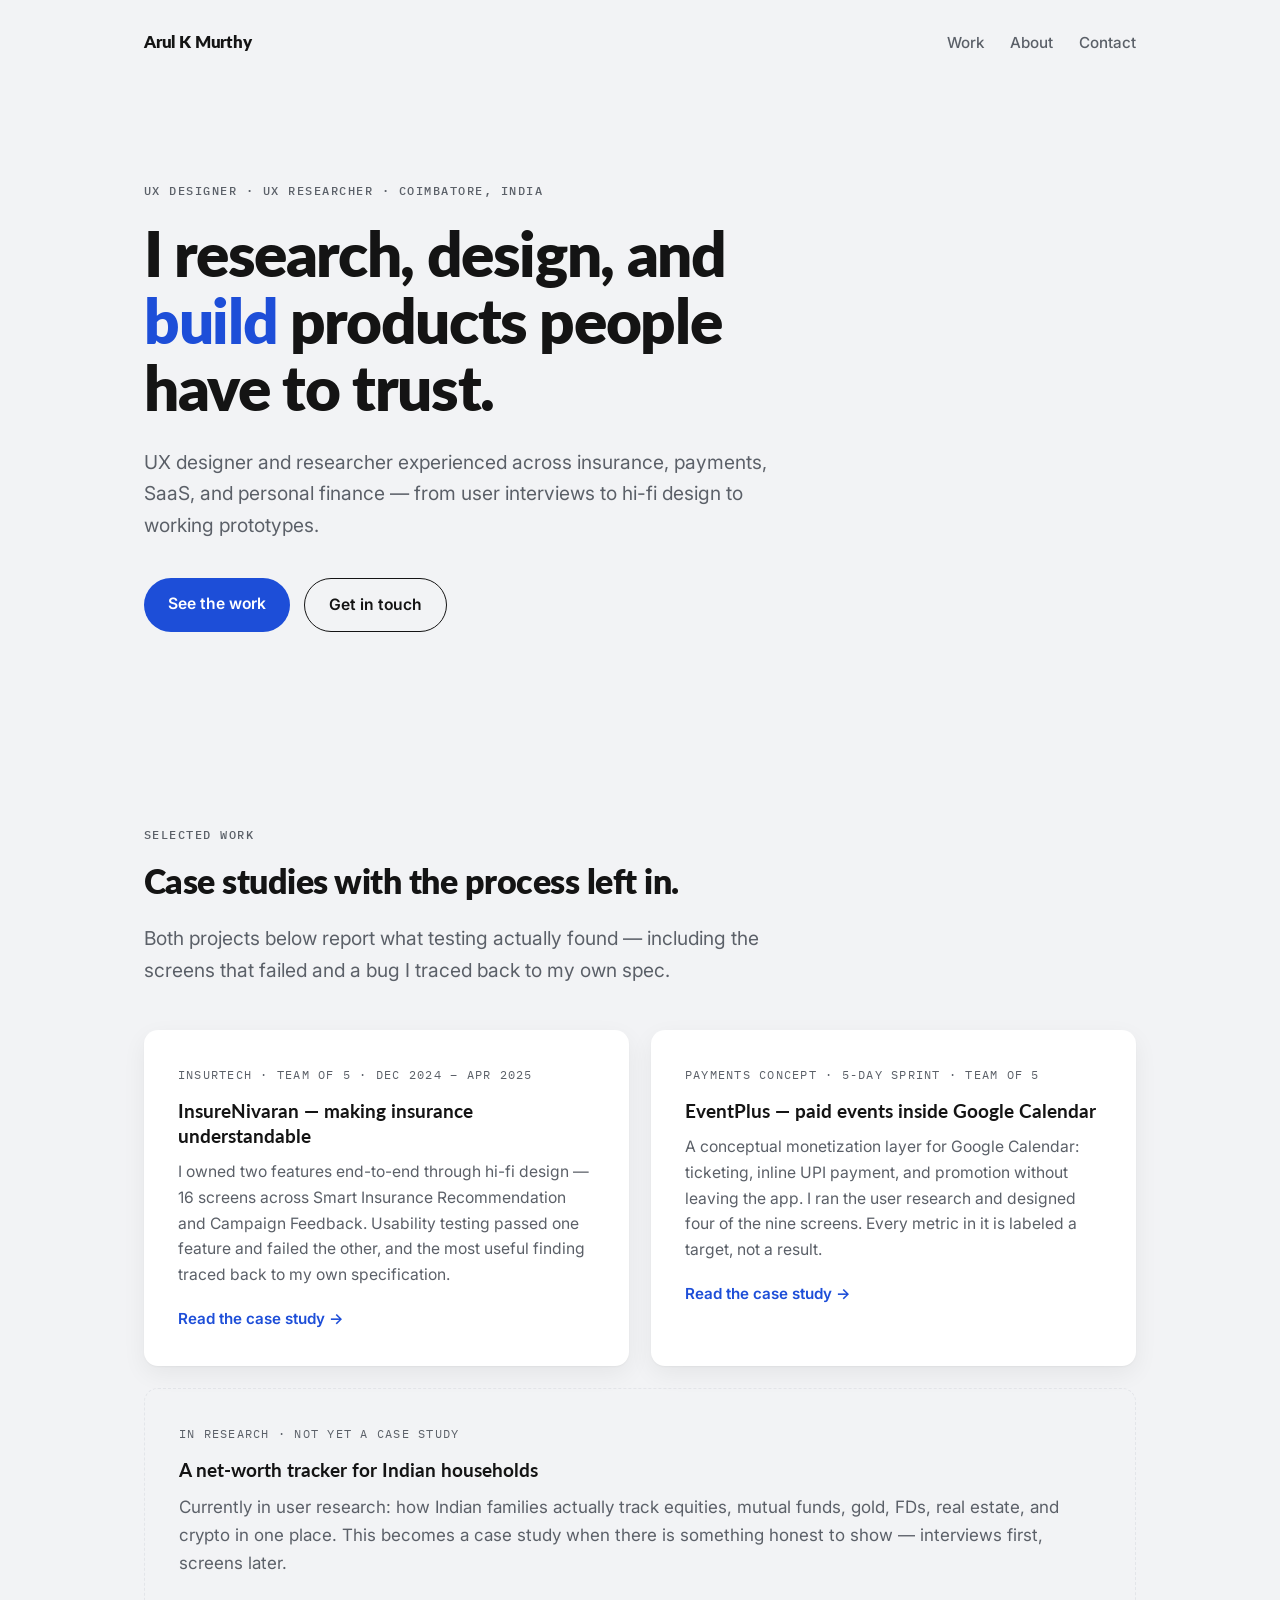
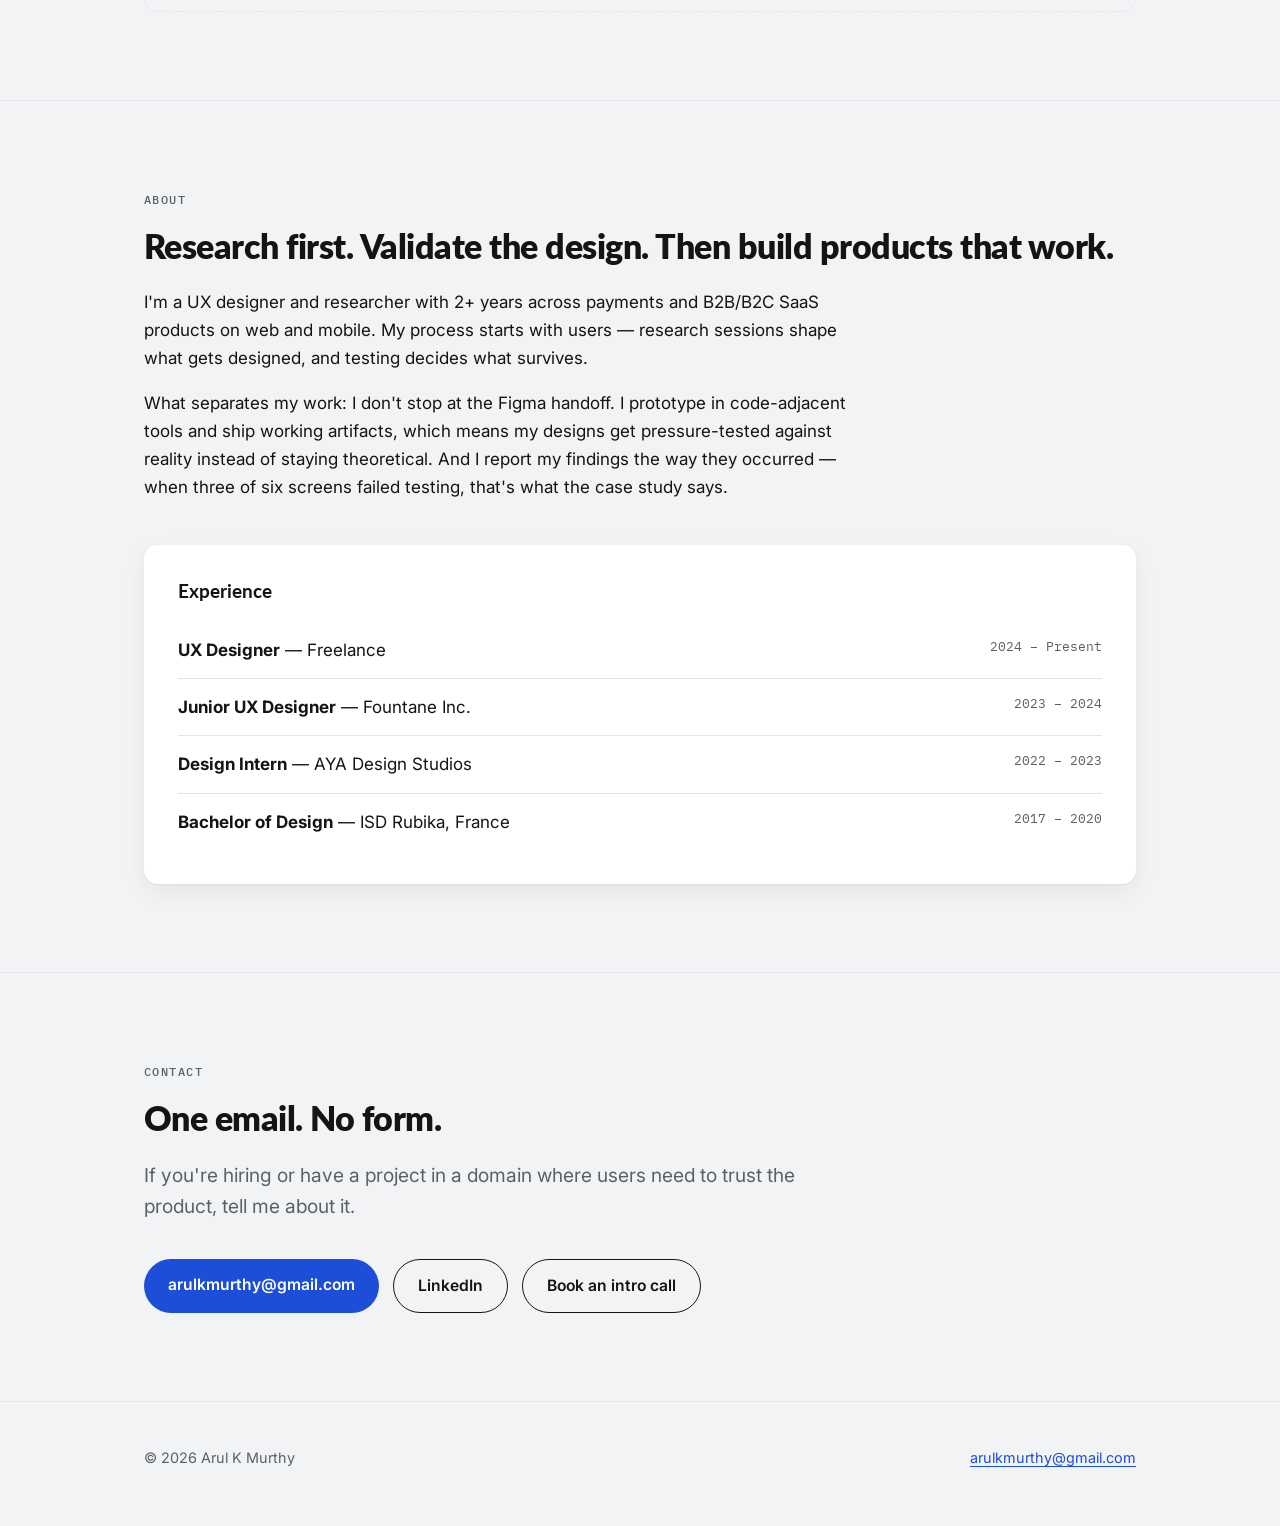
==== commit 73f84644: "Add files via upload" ====
--- a/index.html
+++ b/index.html
@@ -3,9 +3,12 @@
 <head>
   <meta charset="UTF-8">
   <meta name="viewport" content="width=device-width, initial-scale=1.0">
-  <title>EventPlus — UX Case Study · Arul K Murthy</title>
-  <meta name="description" content="A 5-day sprint concept: paid events inside Google Calendar. Research plus four screens of a nine-screen flow, with honest attribution and metrics labeled as targets.">
+  <title>Arul K Murthy — UX Designer &amp; Researcher</title>
+  <meta name="description" content="UX designer and researcher experienced across insurance, payments, SaaS, and personal finance — from user interviews to hi-fi design to working prototypes. Based in Coimbatore, India.">
   <meta name="author" content="Arul K Murthy">
+  <meta property="og:title" content="Arul K Murthy — UX Designer &amp; Researcher">
+  <meta property="og:description" content="I research, design, and build products people have to trust.">
+  <meta property="og:type" content="website">
   <link rel="preconnect" href="https://fonts.googleapis.com">
   <link rel="preconnect" href="https://fonts.gstatic.com" crossorigin>
   <link href="https://fonts.googleapis.com/css2?family=Lato:wght@700;800&family=Inter:wght@400;500;600&family=IBM+Plex+Mono:wght@400;500&display=swap" rel="stylesheet">
@@ -17,250 +20,86 @@
   <nav class="nav" aria-label="Main">
     <a class="nav-name" href="index.html">Arul K Murthy</a>
     <ul class="nav-links">
-      <li><a href="index.html#work" aria-current="page">Work</a></li>
-      <li><a href="index.html#about">About</a></li>
-      <li><a href="index.html#contact">Contact</a></li>
+      <li><a href="#work">Work</a></li>
+      <li><a href="#about">About</a></li>
+      <li><a href="#contact">Contact</a></li>
     </ul>
   </nav>
 </header>
 
 <main>
 
-  <section class="hero wrap" style="padding-bottom:56px;">
-    <span class="eyebrow">Case study · Payments concept · 5-day sprint</span>
-    <h1 style="max-width:20ch;">EventPlus: Paid events <em>INSIDE</em> Google Calendar.</h1>
-    <div class="meta-row">
-      <span><strong>Role</strong> — User research + final design on 4 of 9 screens</span>
-      <span><strong>Team</strong> — 5, spanning Product, Tech, Marketing, Business, Design</span>
-      <span><strong>Format</strong> — Conceptual feature, not affiliated with Google</span>
+  <section class="hero wrap">
+    <span class="eyebrow">UX Designer · UX Researcher · Coimbatore, India</span>
+    <h1>I research, design, and <span class="accent">build</span> products people have to trust.</h1>
+    <p class="lede">UX designer and researcher experienced across insurance, payments, SaaS, and personal finance — from user interviews to hi-fi design to working prototypes.</p>
+    <div class="hero-actions">
+      <a class="btn btn-primary" href="#work">See the work</a>
+      <a class="btn btn-ghost" href="mailto:arulkmurthy@gmail.com">Get in touch</a>
     </div>
   </section>
 
-  <div class="wrap">
-    <div class="card summary">
-      <span class="eyebrow summary-head">Summary</span>
-      <dl>
-        <div>
-          <dt>The problem</dt>
-          <dd>Scheduling is solved; monetizing isn't. Anyone running a paid event has to leave Calendar and stitch together separate tools for ticketing, payment, and promotion — a workflow Google's own ecosystem sits adjacent to but never captures.</dd>
-        </div>
-        <div>
-          <dt>My role</dt>
-          <dd>User research, plus final design on four screens: Entry, Pricing &amp; Tickets, Payment, and Premium. The case study shows all nine screens for full-flow context — attribution below marks exactly which are mine.</dd>
-        </div>
-        <div>
-          <dt>The solution</dt>
-          <dd>A "Paid Event" toggle inside Calendar's existing create flow: tiered ticketing with live net-revenue math, inline UPI/bank setup with visible trust cues, QR tickets on publish, and an optional premium tier — core stays free.</dd>
-        </div>
-        <div>
-          <dt>The honest caveat</dt>
-          <dd>A five-day concept has no live usage data. Every metric here is a launch target scoped to what the flow could instrument — labeled as such, never presented as a result.</dd>
-        </div>
-      </dl>
-    </div>
-  </div>
+  <section class="section" id="work">
+    <div class="wrap">
+      <span class="eyebrow">Selected work</span>
+      <h2>Case studies with the process left in.</h2>
+      <p class="lede" style="margin-bottom:44px;">Both projects below report what testing actually found — including the screens that failed and a bug I traced back to my own spec.</p>
 
-  <section class="section">
-    <div class="wrap">
-      <span class="eyebrow">01 — Problem</span>
-      <h2>Six points of friction</h2>
-      <div class="prose">
-        <p>No integrated payments. No built-in ticketing. No premium tier for larger events. No monetized promotion through Google's own ecosystem. A fragmented workflow where constant tool-switching causes drop-off. And no sector-specific flows for webinars, workshops, or meetups. Each friction point became a design requirement — from a single "Paid Event" toggle to one unified dashboard for sales, attendees, and tasks.</p>
+      <div class="card-grid">
+        <a class="card work-card" href="insurenivaran.html">
+          <span class="tagline">InsurTech · Team of 5 · Dec 2024 – Apr 2025</span>
+          <h3>InsureNivaran — making insurance understandable</h3>
+          <p>I owned two features end-to-end through hi-fi design — 16 screens across Smart Insurance Recommendation and Campaign Feedback. Usability testing passed one feature and failed the other, and the most useful finding traced back to my own specification.</p>
+          <span class="cta">Read the case study →</span>
+        </a>
+
+        <a class="card work-card" href="eventplus.html">
+          <span class="tagline">Payments concept · 5-day sprint · Team of 5</span>
+          <h3>EventPlus — paid events inside Google Calendar</h3>
+          <p>A conceptual monetization layer for Google Calendar: ticketing, inline UPI payment, and promotion without leaving the app. I ran the user research and designed four of the nine screens. Every metric in it is labeled a target, not a result.</p>
+          <span class="cta">Read the case study →</span>
+        </a>
+      </div>
+
+      <div class="card card-progress" style="margin-top:22px;">
+        <span class="tagline" style="font-family:var(--font-mono);font-size:0.78rem;letter-spacing:0.1em;text-transform:uppercase;color:var(--muted);display:block;margin-bottom:14px;">In research · Not yet a case study</span>
+        <h3>A net-worth tracker for Indian households</h3>
+        <p class="muted">Currently in user research: how Indian families actually track equities, mutual funds, gold, FDs, real estate, and crypto in one place. This becomes a case study when there is something honest to show — interviews first, screens later.</p>
       </div>
     </div>
   </section>
 
-  <section class="section">
+  <section class="section" id="about">
     <div class="wrap">
-      <span class="eyebrow">02 — Grounding</span>
-      <h2>Learning from a competitor's mistakes</h2>
+      <span class="eyebrow">About</span>
+      <h2>Research first. Validate the design. Then build products that work.</h2>
       <div class="prose">
-        <p>Rather than inventing requirements, we anchored decisions to observed usability failures in Cisco Webex's event experience.</p>
+        <p>I'm a UX designer and researcher with 2+ years across payments and B2B/B2C SaaS products on web and mobile. My process starts with users — research sessions shape what gets designed, and testing decides what survives.</p>
+        <p>What separates my work: I don't stop at the Figma handoff. I prototype in code-adjacent tools and ship working artifacts, which means my designs get pressure-tested against reality instead of staying theoretical. And I report my findings the way they occurred — when three of six screens failed testing, that's what the case study says.</p>
       </div>
-      <div class="card" style="margin-top:36px;">
-        <div class="verdict-scroll">
-          <table class="verdict">
-            <thead>
-              <tr><th>Webex issue</th><th>Heuristic violated</th><th>EventPlus response</th></tr>
-            </thead>
-            <tbody>
-              <tr><td>Cluttered dashboard</td><td>Aesthetic &amp; minimalist design</td><td>One dedicated "+ Create" CTA; no competing actions.</td></tr>
-              <tr><td>Extra pre-join clicks</td><td>User control &amp; freedom</td><td>Linear modal workflow — no pop-outs or screen hops.</td></tr>
-              <tr><td>Poor visual hierarchy</td><td>Recognition over recall</td><td>Tabbed modal + summary panel anchors the primary action.</td></tr>
-              <tr><td>Inconsistent entry points</td><td>Consistency &amp; standards</td><td>Unified "+ Create" entry; paid is a clear secondary tab.</td></tr>
-            </tbody>
-          </table>
-        </div>
+
+      <div class="card" style="margin-top:44px;">
+        <h3 style="margin-bottom:18px;">Experience</h3>
+        <ul class="plain-list">
+          <li class="exp-row"><span><strong>UX Designer</strong> — Freelance</span><span class="when">2024 – Present</span></li>
+          <li class="exp-row"><span><strong>Junior UX Designer</strong> — Fountane Inc.</span><span class="when">2023 – 2024</span></li>
+          <li class="exp-row"><span><strong>Design Intern</strong> — AYA Design Studios</span><span class="when">2022 – 2023</span></li>
+          <li class="exp-row"><span><strong>Bachelor of Design</strong> — ISD Rubika, France</span><span class="when">2017 – 2020</span></li>
+        </ul>
       </div>
     </div>
   </section>
 
-  <section class="section">
+  <section class="section" id="contact">
     <div class="wrap">
-      <span class="eyebrow">03 — The flow, with honest attribution</span>
-      <h2>Attribution, up front</h2>
-      <div class="prose">
-        <p>The sprint went straight to high fidelity — five days inside Google's existing design language meant the system had already made the decisions lo-fi normally settles, so an extra fidelity step would have cost time without adding judgment.</p>
-        <p>The full flow is shown for context: Entry → Paid Toggle → Ticketing → Payment → Publish → Promote → Manage. Screens tagged <span class="chip chip-mine">My work</span> are my individual design work; screens tagged <span class="chip chip-team">Team build</span> were designed by teammates.</p>
+      <span class="eyebrow">Contact</span>
+      <h2>One email. No form.</h2>
+      <p class="lede">If you're hiring or have a project in a domain where users need to trust the product, tell me about it.</p>
+      <div class="hero-actions">
+        <a class="btn btn-primary" href="mailto:arulkmurthy@gmail.com">arulkmurthy@gmail.com</a>
+        <a class="btn btn-ghost" href="https://www.linkedin.com/in/arulkmurthy" rel="me">LinkedIn</a>
+        <a class="btn btn-ghost" href="https://cal.com/arulkmurthy">Book an intro call</a>
       </div>
-
-      <div class="card" style="margin-top:36px;">
-        <div class="verdict-scroll">
-          <table class="verdict">
-            <thead>
-              <tr><th>Screen</th><th>Attribution</th><th>What it does</th></tr>
-            </thead>
-            <tbody>
-              <tr><td>01 · Entry</td><td><span class="chip chip-mine">My work</span></td><td>One "+ Create" button; the EventPlus toggle reveals paid-event fields inline — no separate flow to learn.</td></tr>
-              <tr><td>02 · Customize</td><td><span class="chip chip-team">Team build</span></td><td>Sector-specific event type and dynamic fields.</td></tr>
-              <tr><td>03 · Pricing &amp; Tickets</td><td><span class="chip chip-mine">My work</span></td><td>Ticket tiers with a live net-revenue summary — pricing math happens inline, not in a spreadsheet.</td></tr>
-              <tr><td>04 · Payment</td><td><span class="chip chip-mine">My work</span></td><td>Inline UPI setup with visible PCI, fraud, and encryption signals — trust cues at the exact moment they're needed.</td></tr>
-              <tr><td>05 · Registration</td><td><span class="chip chip-team">Team build</span></td><td>Auto-generated invite email and QR ticket, previewed before publish.</td></tr>
-              <tr><td>06 · Published</td><td><span class="chip chip-team">Team build</span></td><td>Confirmation with an optional upsell into paid promotion, kept separate from publishing.</td></tr>
-              <tr><td>07 · Premium</td><td><span class="chip chip-mine">My work</span></td><td>Three tiers with the middle plan visually anchored; every core paid-event feature stays free.</td></tr>
-              <tr><td>08 · Amplify</td><td><span class="chip chip-team">Team build</span></td><td>One-click campaign setup across Google Ads, YouTube, and Gmail with a budget slider.</td></tr>
-              <tr><td>09 · Confirmation &amp; Boost</td><td><span class="chip chip-team">Team build</span></td><td>Back in Calendar — live sales, tasks, and attendee tracking in one panel.</td></tr>
-            </tbody>
-          </table>
-        </div>
-      </div>
-    
-      
-    </div>
-  </section>
-
-  
-
-  <section class="section">
-    <div class="wrap">
-      <span class="eyebrow">04 — The flow, slide by slide</span>
-      <h2>Nine screens. Four are mine.</h2>
-      <div class="prose">
-        <p>Each screen below is tagged the way the deck tags it: <span class="chip chip-mine">My work</span> for my individual design, <span class="chip chip-team">Team build</span> for screens designed by teammates. Mine carry the reasoning; the team's carry context.</p>
-      </div>
-
-      <div class="slide">
-        <div class="slide-head">
-          <h3>01 · Entry</h3>
-          <span class="chip chip-mine">My work</span>
-        </div>
-        <figure>
-          <img src="img/ep-01-entry.webp" alt="Google Calendar create-event modal with the EventPlus toggle revealing paid-event fields inline." width="1600" height="764" loading="lazy">
-        </figure>
-        <p class="note">Every event starts from the “+ Create” button people already use — the paid-event toggle reveals its fields inline. New capability, zero new navigation to learn. This was the direct answer to Webex's inconsistent entry points.</p>
-      </div>
-      <div class="slide">
-        <div class="slide-head">
-          <h3>02 · Customize</h3>
-          <span class="chip chip-team">Team build</span>
-        </div>
-        <figure>
-          <img src="img/ep-02-customize.webp" alt="EventPlus step 1 of 4: Customize your event, with event type and speaker bio fields." width="1600" height="900" loading="lazy">
-        </figure>
-        <p class="note">Sector-specific event type and dynamic fields, built by the team's product and tech lens.</p>
-      </div>
-      <div class="slide">
-        <div class="slide-head">
-          <h3>03 · Pricing & Tickets</h3>
-          <span class="chip chip-mine">My work</span>
-        </div>
-        <figure>
-          <img src="img/ep-03-pricing.webp" alt="Pricing and tickets step with tier builder and live summary showing gross revenue, Google commission and total." width="1600" height="900" loading="lazy">
-        </figure>
-        <p class="note">Organizers price events in spreadsheets because tools show gross numbers. The tier builder shows net revenue live — gross, commission, and total update as you type — so the pricing decision happens where the pricing input is.</p>
-      </div>
-      <div class="slide">
-        <div class="slide-head">
-          <h3>04 · Payment</h3>
-          <span class="chip chip-mine">My work</span>
-        </div>
-        <figure>
-          <img src="img/ep-04-payment.webp" alt="Payment processing setup with PCI Compliant Security badge, UPI and bank account tabs, refund policy fields, and fraud, encryption and storage trust signals." width="1600" height="900" loading="lazy">
-        </figure>
-        <p class="note">Trust cues placed at the moment of maximum hesitation: PCI badge above the fold, fraud, encryption and storage signals at the point of authorization. UPI-first for the Indian market, bank account as the visible alternative, no external redirects.</p>
-      </div>
-      <div class="slide">
-        <div class="slide-head">
-          <h3>05 · Registration</h3>
-          <span class="chip chip-team">Team build</span>
-        </div>
-        <figure>
-          <img src="img/ep-05-registration.webp" alt="EventPlus step 4 of 4: Registration and ticket distribution with invite email and QR ticket preview." width="1600" height="900" loading="lazy">
-        </figure>
-        <p class="note">Auto-generated invite email and QR ticket, previewed before publish.</p>
-      </div>
-      <div class="slide">
-        <div class="slide-head">
-          <h3>06 · Published</h3>
-          <span class="chip chip-team">Team build</span>
-        </div>
-        <figure>
-          <img src="img/ep-06-published.webp" alt="EventPlus confirmation: your event is now published, with optional promotion upsell banner." width="1600" height="900" loading="lazy">
-        </figure>
-        <p class="note">Confirmation screen with an optional upsell into paid promotion, kept separate from publishing itself.</p>
-      </div>
-      <div class="slide">
-        <div class="slide-head">
-          <h3>07 · Premium</h3>
-          <span class="chip chip-mine">My work</span>
-        </div>
-        <figure>
-          <img src="img/ep-07-premium.webp" alt="Upgrade to Premium screen with Basic, Standard and Premium tiers; the Standard plan is visually anchored with a colored border." width="1600" height="900" loading="lazy">
-        </figure>
-        <p class="note">Three tiers with the middle plan visually anchored — and the structural decision that mattered: every core paid-event feature stays free, so the upsell never gates adoption.</p>
-      </div>
-      <div class="slide">
-        <div class="slide-head">
-          <h3>08 · Amplify</h3>
-          <span class="chip chip-team">Team build</span>
-        </div>
-        <figure>
-          <img src="img/ep-08-amplify.webp" alt="EventPlus Amplify: campaign setup across Google Ads, YouTube and Gmail with budget slider and reach estimate." width="1600" height="900" loading="lazy">
-        </figure>
-        <p class="note">One-click campaign setup across Google Ads, YouTube, and Gmail with a budget slider and reach estimate.</p>
-      </div>
-      <div class="slide">
-        <div class="slide-head">
-          <h3>09 · Confirmation & Boost</h3>
-          <span class="chip chip-team">Team build</span>
-        </div>
-        <figure>
-          <img src="img/ep-09-boost.webp" alt="Google Calendar with the EventPlus tracking panel: ticket sales, revenue, tasks and attendees." width="1600" height="764" loading="lazy">
-        </figure>
-        <p class="note">Back in Calendar — live sales, tasks, and attendee tracking in one panel.</p>
-      </div>
-    </div>
-  </section>
-
-  <section class="section">
-    <div class="wrap">
-      <span class="eyebrow">05 — Result &amp; reflection</span>
-      <h2>How success would be measured</h2>
-      <div class="prose">
-        <p>A five-day concept has no live usage data — these two metrics are scoped to exactly what this flow can instrument at launch:</p>
-      </div>
-      <div class="card-grid" style="margin-top:32px;">
-        <div class="card">
-          <span class="chip chip-target" style="margin-bottom:14px;display:inline-block;">Target — not a result</span>
-          <h3>End-to-end flow completion</h3>
-          <p class="muted">Baseline ~0% (no in-Calendar paid support today). Target: ≥50% complete Create → Toggle → Pricing → Payment → Publish.</p>
-        </div>
-        <div class="card">
-          <span class="chip chip-target" style="margin-bottom:14px;display:inline-block;">Target — not a result</span>
-          <h3>Registration conversion</h3>
-          <p class="muted">Baseline ~10% (external pages, poor attribution). Target: ≥25% via the internal "Amplify" channel.</p>
-        </div>
-      </div>
-      <div class="prose" style="margin-top:32px;">
-        <p><strong>What I would do next:</strong> validate the flow with 5–8 real organizers (payment and pricing first), pressure-test feasibility with engineering, and prototype the mobile version.</p>
-      </div>
-    </div>
-  </section>
-
-  <section class="section">
-    <div class="wrap pager">
-      <a href="insurenivaran.html">← Previous: InsureNivaran</a>
-      <a href="index.html#work">All work →</a>
     </div>
   </section>
 
--- a/styles.css
+++ b/styles.css
@@ -1,253 +1,282 @@
-<!DOCTYPE html>
-<html lang="en">
-<head>
-  <meta charset="UTF-8">
-  <meta name="viewport" content="width=device-width, initial-scale=1.0">
-  <title>InsureNivaran — UX Case Study · Arul K Murthy</title>
-  <meta name="description" content="InsurTech case study: two features owned end-to-end through hi-fi design, usability testing with real verdicts, and a failure traced back to my own spec.">
-  <meta name="author" content="Arul K Murthy">
-  <link rel="preconnect" href="https://fonts.googleapis.com">
-  <link rel="preconnect" href="https://fonts.gstatic.com" crossorigin>
-  <link href="https://fonts.googleapis.com/css2?family=Lato:wght@700;800&family=Inter:wght@400;500;600&family=IBM+Plex+Mono:wght@400;500&display=swap" rel="stylesheet">
-  <link rel="stylesheet" href="styles.css">
-</head>
-<body>
-
-<header class="wrap">
-  <nav class="nav" aria-label="Main">
-    <a class="nav-name" href="index.html">Arul K Murthy</a>
-    <ul class="nav-links">
-      <li><a href="index.html#work" aria-current="page">Work</a></li>
-      <li><a href="index.html#about">About</a></li>
-      <li><a href="index.html#contact">Contact</a></li>
-    </ul>
-  </nav>
-</header>
-
-<main>
-
-  <section class="hero wrap" style="padding-bottom:56px;">
-    <span class="eyebrow">Case study · InsurTech</span>
-    <h1 style="max-width:20ch;">InsureNivaran: Making insurance understandable</h1>
-    <div class="meta-row">
-      <span><strong>Role</strong> — Product designer, two features end-to-end</span>
-      <span><strong>Team</strong> — 5 (with Niharika Trikha, Karthick BV, Neha Singh, Vinay Bhatt)</span>
-      <span><strong>Timeline</strong> — Dec 2024 – Apr 2025</span>
-      <span><strong>Output</strong> — 16 hi-fi screens · 4 users interviewed</span>
-    </div>
-  </section>
-
-  <div class="wrap">
-    <div class="card summary">
-      <span class="eyebrow summary-head">Summary</span>
-      <dl>
-        <div>
-          <dt>The problem</dt>
-          <dd>Choosing insurance in India means navigating scattered, jargon-heavy information — premiums, claim-settlement ratios, and exclusions live in different places and rarely line up. The result is decision paralysis and low confidence.</dd>
-        </div>
-        <div>
-          <dt>My role</dt>
-          <dd>InsureNivaran was a team project split across designers. I owned Smart Insurance Recommendation and Campaign Feedback end-to-end through hi-fi wireframes. Testing was run collaboratively; the design iterations in response are mine.</dd>
-        </div>
-        <div>
-          <dt>What testing found</dt>
-          <dd>The recommendation flow largely worked — but its coverage calculator failed, and the failure traced back to my own spec. The campaign feedback feature failed on 3 of 6 screens because users had no mental model for it.</dd>
-        </div>
-        <div>
-          <dt>What I changed</dt>
-          <dd>Re-anchored the calculator to a named provider, restoring the spec's original intent — and changed how I work: specs get re-read during hi-fi design, and unfamiliar interaction patterns get tested earliest.</dd>
-        </div>
-      </dl>
-    </div>
-  </div>
-
-  <section class="section">
-    <div class="wrap">
-      <span class="eyebrow">01 — Context</span>
-      <h2>The problem worth solving: Trust Erosion and Opaque Comparison</h2>
-      <div class="prose">
-        <p>Insurance information in India is fragmented by design — every provider presents premiums, claim-settlement ratios, and exclusions differently, so a like-for-like comparison is nearly impossible for a normal buyer. What our testers said pointed at uncertainty about <em>what they were comparing</em>, not vocabulary. The product's job was to make comparison legible without pretending insurance is simple.</p>
-      </div>
-    </div>
-  </section>
-
-  <section class="section">
-    <div class="wrap">
-      <span class="eyebrow">02 — Hero feature</span>
-      <h2>Smart Insurance Recommendation</h2>
-      <div class="prose">
-        <p>A guided flow: You state your needs, get matched plans, compare providers side by side, adjust coverage with a live premium calculator, and check out. I designed all screens in this user flow.</p>
-      </div>
-
-      <div class="phone-grid">
-        <figure>
-          <img src="img/in-sir-01-dashboard.webp" alt="InsureNivaran dashboard with active policies, premium calculator banner and personalised recommendations." width="900" height="4464" loading="lazy">
-          <figcaption>01 · Dashboard</figcaption>
-        </figure>
-        <figure>
-          <img src="img/in-sir-02-needs.webp" alt="Tell Us Your Needs form with coverage type, who to insure, premium range slider and optional features." width="900" height="2334" loading="lazy">
-          <figcaption>02 · Tell Us Your Needs</figcaption>
-        </figure>
-        <figure>
-          <img src="img/in-sir-03-analyzing.webp" alt="Analyzing your preferences modal with progress bar and AI analysis, processing and matching stages." width="900" height="2334" loading="lazy">
-          <figcaption>03 · Analyzing preferences</figcaption>
-        </figure>
-        <figure>
-          <img src="img/in-sir-04-recommendations.webp" alt="Your Recommendations list with four insurance plans, cover amount selectors and calculated premiums." width="900" height="5184" loading="lazy">
-          <figcaption>04 · Your Recommendations</figcaption>
-        </figure>
-        <figure>
-          <img src="img/in-sir-05-compare.webp" alt="Compare Providers screen with Allianz and HDFC Life side by side: premium, claim settlement ratio, trust rating and benefits." width="900" height="2507" loading="lazy">
-          <figcaption>05 · Compare Providers</figcaption>
-        </figure>
-        <figure>
-          <img src="img/in-sir-06-calculator.webp" alt="Coverage Calculator anchored under the Allianz Insurance header, with key terms and other available plans below." width="900" height="3187" loading="lazy">
-          <figcaption>06 · Coverage Calculator</figcaption>
-        </figure>
-        <figure>
-          <img src="img/in-sir-07-select-provider.webp" alt="Select Provider list with Best Value, Popular and New badges on provider cards." width="900" height="5184" loading="lazy">
-          <figcaption>07 · Select Provider</figcaption>
-        </figure>
-        <figure>
-          <img src="img/in-sir-08-customize.webp" alt="Customize Your Plan for Allianz with coverage slider, optional add-ons and live premium calculation." width="900" height="2661" loading="lazy">
-          <figcaption>08 · Customize Your Plan</figcaption>
-        </figure>
-        <figure>
-          <img src="img/in-sir-09-checkout.webp" alt="Checkout with payment method selector, order summary including tax, and trust badges." width="900" height="2334" loading="lazy">
-          <figcaption>09 · Checkout</figcaption>
-        </figure>
-      </div>
-
-      <div class="card" style="margin-top:36px;">
-        <h3 style="margin-bottom:16px;">What testing surfaced, screen by screen</h3>
-        <div class="verdict-scroll">
-          <table class="verdict">
-            <thead>
-              <tr><th>Screen</th><th>Verdict</th><th>What was said / found</th></tr>
-            </thead>
-            <tbody>
-              <tr><td>Dashboard</td><td><span class="chip chip-pro">Pro</span></td><td>"It was easy." No friction.</td></tr>
-              <tr><td>Tell Us Your Needs</td><td><span class="chip chip-neutral">Neutral</span></td><td>Form understood; no blockers.</td></tr>
-              <tr><td>Your Recommendations</td><td><span class="chip chip-mixed">Mixed</span></td><td>Careful persona stalls.</td></tr>
-              <tr><td>Compare Providers</td><td><span class="chip chip-pro">Pro</span></td><td>"I like the comparison grid."</td></tr>
-              <tr><td>Coverage Calculator</td><td><span class="chip chip-con">Con</span></td><td>Slider missing its provider anchor.</td></tr>
-              <tr><td>Checkout</td><td><span class="chip chip-pro">Pro</span></td><td>Frictionless; trust badges land.</td></tr>
-            </tbody>
-          </table>
-        </div>
-      </div>
-    </div>
-  </section>
-
-  <section class="section">
-    <div class="wrap">
-      <span class="eyebrow">03 — Key decision</span>
-      <h2>The finding that traced back to my own spec</h2>
-      <div class="prose">
-        <p>On the Coverage Calculator, a participant asked: <em>"For which insurance am I looking at the coverage slider — that is missing."</em></p>
-        <p>My wireframe spec had placed the slider below each provider card. In hi-fi, it was lifted into a standalone screen and lost that anchor. The complaint wasn't new — it was the design drifting from its own specification, and I caught it way too late.</p>
-        <p><strong>Fix:</strong> re-anchored the calculator to a named provider, restoring the spec's original intent. The lesson wasn't "add a label" — it was that the specs needed re-reading while designing the hi-fi wireframes, not just before it.</p>
-      </div>
-      <figure class="phone-figure">
-        <img src="img/in-sir-06-calculator.webp" alt="The fix: Coverage Calculator re-anchored under the Allianz Insurance provider header." width="900" height="3187" loading="lazy">
-        <figcaption>The shipped fix — the calculator lives under a named provider again.</figcaption>
-      </figure>
-      
-    </div>
-  </section>
-
-  <section class="section">
-    <div class="wrap">
-      <span class="eyebrow">04 — Secondary feature</span>
-      <h2>Campaign Feedback — The feature that <em><strong>FAILED</strong></em> testing</h2>
-      <div class="prose">
-        <p>A flow for users to rate and comment on insurance campaigns. Across 3 usability sessions with the same 2 personas, 3 of the 6 screens tested negative. I'm including the actual verdict from the users because the full picture matters more than the score.</p>
-      </div>
-
-      <div class="phone-grid">
-        <figure>
-          <img src="img/in-cf-01-active-campaigns.webp" alt="Active Campaigns list showing Summer Offers and Tech Innovation Week cards." width="900" height="1965" loading="lazy">
-          <figcaption>Step 1 · Active Campaigns</figcaption>
-        </figure>
-        <figure>
-          <img src="img/in-cf-02-campaign-details.webp" alt="Campaign Details for Premium Life Protection Plan with product details and status tags." width="900" height="1938" loading="lazy">
-          <figcaption>Step 2 · Campaign Details</figcaption>
-        </figure>
-        <figure>
-          <img src="img/in-cf-03-provide-feedback.webp" alt="Campaign Rating screen with star rating, optional tags and additional comments." width="900" height="1951" loading="lazy">
-          <figcaption>Step 3 · Provide Feedback</figcaption>
-        </figure>
-        <figure>
-          <img src="img/in-cf-04-star-feedback.webp" alt="Share Your Feedback screen confirming a 4-star rating with optional comments and community feedback." width="900" height="1969" loading="lazy">
-          <figcaption>Step 4 · Star Feedback</figcaption>
-        </figure>
-        <figure>
-          <img src="img/in-cf-05-submission.webp" alt="Submit Feedback screen with rating, tags and feedback field, submit button disabled until rating given." width="900" height="1956" loading="lazy">
-          <figcaption>Step 5 · Submission</figcaption>
-        </figure>
-        <figure>
-          <img src="img/in-cf-06-campaign-ratings.webp" alt="Campaign Ratings summary: 4.2 average across 234 ratings with quality, value, experience scores and recent reviews." width="900" height="1938" loading="lazy">
-          <figcaption>Step 6 · Campaign Ratings</figcaption>
-        </figure>
-        <figure>
-          <img src="img/in-cf-07-summary.webp" alt="Campaign Summary with personalization status, recommendations, quick filters and recently viewed." width="900" height="1974" loading="lazy">
-          <figcaption>Step 7 · Summary</figcaption>
-        </figure>
-      </div>
-
-      <div class="card" style="margin-top:36px;">
-        <h3 style="margin-bottom:16px;">Why it fell short</h3>
-        <div class="verdict-scroll">
-          <table class="verdict">
-            <thead>
-              <tr><th>Screen</th><th>Verdict</th><th>What was said / found</th></tr>
-            </thead>
-            <tbody>
-              <tr><td>Active Campaigns</td><td><span class="chip chip-con">Con</span></td><td>"I'm not sure what these are all about."</td></tr>
-              <tr><td>Campaign Details</td><td><span class="chip chip-con">Con</span></td><td>"I haven't used something like this before."</td></tr>
-              <tr><td>Provide Feedback</td><td><span class="chip chip-mixed">Mixed</span></td><td>"This page is same as next one."</td></tr>
-              <tr><td>Star Feedback</td><td><span class="chip chip-con">Con</span></td><td>Tags and stars confused two of three users.</td></tr>
-              <tr><td>Campaign Ratings</td><td><span class="chip chip-pro">Pro</span></td><td>"I used it to check other feedback."</td></tr>
-              <tr><td>Summary</td><td><span class="chip chip-neutral">Neutral</span></td><td>Low engagement from users.</td></tr>
-            </tbody>
-          </table>
-        </div>
-      </div>
-
-      <div class="prose" style="margin-top:32px;">
-        <p>The diagnosis: users had no existing mental model for giving feedback on insurance <em>campaigns</em>. Clean screens can't rescue an action people don't understand the purpose of — the failure was conceptual, not visual, and no amount of UI polish would have fixed it.</p>
-      </div>
-    </div>
-  </section>
-
-  <section class="section">
-    <div class="wrap">
-      <span class="eyebrow">05 — What I carry forward</span>
-      <h2>Two changes to how I work</h2>
-      <div class="prose">
-        <p><strong>1 · Specs get re-read during hi-fi design, not only before it.</strong> Most of what testing caught was drift that happened mid-design — the spec was right, and the design walked away from it.</p>
-        <p><strong>2 · Unfamiliar behaviours get tested earliest.</strong> A clean screen can't rescue an action users have no mental model for. If a pattern is novel, it goes in front of users before anything else does.</p>
-      </div>
-    </div>
-  </section>
-
-  <section class="section">
-    <div class="wrap pager">
-      <a href="index.html#work">← All work</a>
-      <a href="eventplus.html">Next: EventPlus →</a>
-    </div>
-  </section>
-
-</main>
-
-<footer>
-  <div class="wrap">
-    <div class="footer-row">
-      <span>© 2026 Arul K Murthy</span>
-      <span><a href="mailto:arulkmurthy@gmail.com">arulkmurthy@gmail.com</a></span>
-    </div>
-  </div>
-</footer>
-
-</body>
-</html>
+/* ============================================================
+   Arul K Murthy — portfolio
+   Tokens: canvas #F2F3F5 · card #FFF · ink #141414 · muted #5B6068
+           hairline #E3E5E9 · accent #1D4ED8
+   Type:   Lato (display) · Inter (body) · IBM Plex Mono (meta)
+   No JavaScript anywhere on this site — everything renders as HTML.
+   ============================================================ */
+
+:root {
+  --canvas: #f2f3f5;
+  --card: #ffffff;
+  --ink: #141414;
+  --muted: #5b6068;
+  --hairline: #e3e5e9;
+  --accent: #1d4ed8;
+  --accent-soft: #e8edfb;
+  --pro: #14683c;
+  --pro-bg: #e3f2e9;
+  --con: #9c2121;
+  --con-bg: #fbe9e9;
+  --mixed: #8a5a00;
+  --mixed-bg: #faf0da;
+  --radius: 14px;
+  --shadow: 0 1px 2px rgba(20, 20, 20, 0.04), 0 8px 24px rgba(20, 20, 20, 0.06);
+  --font-display: "Lato", "Inter", system-ui, sans-serif;
+  --font-body: "Inter", system-ui, -apple-system, sans-serif;
+  --font-mono: "IBM Plex Mono", ui-monospace, "SF Mono", monospace;
+}
+
+* { box-sizing: border-box; margin: 0; padding: 0; }
+
+html { scroll-behavior: smooth; }
+@media (prefers-reduced-motion: reduce) {
+  html { scroll-behavior: auto; }
+}
+
+body {
+  background: var(--canvas);
+  color: var(--ink);
+  font-family: var(--font-body);
+  font-size: 1.0625rem;
+  line-height: 1.65;
+  -webkit-font-smoothing: antialiased;
+}
+
+a { color: var(--accent); text-decoration: underline; text-underline-offset: 3px; }
+a:hover { text-decoration-thickness: 2px; }
+:focus-visible {
+  outline: 3px solid var(--accent);
+  outline-offset: 3px;
+  border-radius: 4px;
+}
+
+/* ---------- layout ---------- */
+.wrap { max-width: 1040px; margin: 0 auto; padding: 0 24px; }
+.prose { max-width: 720px; }
+.section { padding: 88px 0; }
+.section + .section { border-top: 1px solid var(--hairline); }
+
+/* ---------- nav ---------- */
+.nav {
+  display: flex; align-items: center; justify-content: space-between;
+  padding: 28px 0;
+}
+.nav-name {
+  font-family: var(--font-display);
+  font-weight: 800; font-size: 1.05rem;
+  color: var(--ink); text-decoration: none; letter-spacing: -0.01em;
+}
+.nav-links { display: flex; gap: 26px; list-style: none; }
+.nav-links a {
+  color: var(--muted); text-decoration: none;
+  font-size: 0.95rem; font-weight: 500;
+}
+.nav-links a:hover, .nav-links a[aria-current="page"] { color: var(--ink); }
+
+/* ---------- type ---------- */
+.eyebrow {
+  font-family: var(--font-mono);
+  font-size: 0.78rem; font-weight: 500;
+  letter-spacing: 0.12em; text-transform: uppercase;
+  color: var(--muted);
+  display: block; margin-bottom: 18px;
+}
+h1 {
+  font-family: var(--font-display);
+  font-weight: 800;
+  font-size: clamp(2.3rem, 5.4vw, 3.9rem);
+  line-height: 1.08; letter-spacing: -0.022em;
+  max-width: 17ch;
+}
+h1 .accent { color: var(--accent); }
+h2 {
+  font-family: var(--font-display);
+  font-weight: 800;
+  font-size: clamp(1.55rem, 3vw, 2.1rem);
+  line-height: 1.15; letter-spacing: -0.015em;
+  margin-bottom: 22px;
+}
+h3 {
+  font-family: var(--font-display);
+  font-weight: 700; font-size: 1.2rem;
+  line-height: 1.3; margin-bottom: 10px;
+}
+.lede { font-size: 1.2rem; color: var(--muted); max-width: 56ch; }
+p + p { margin-top: 1em; }
+.muted { color: var(--muted); }
+
+/* ---------- hero ---------- */
+.hero { padding-top: 96px; padding-bottom: 104px; }
+.hero .lede { margin-top: 26px; }
+.hero-meta {
+  font-family: var(--font-mono); font-size: 0.82rem;
+  color: var(--muted); margin-top: 34px;
+}
+.hero-actions { margin-top: 36px; display: flex; gap: 14px; flex-wrap: wrap; }
+.btn {
+  display: inline-block; text-decoration: none;
+  font-weight: 600; font-size: 0.98rem;
+  padding: 13px 24px; border-radius: 999px;
+}
+.btn-primary { background: var(--accent); color: #fff; }
+.btn-primary:hover { background: #173fb0; }
+.btn-ghost { color: var(--ink); border: 1.5px solid var(--ink); background: transparent; }
+.btn-ghost:hover { background: var(--ink); color: #fff; }
+
+/* ---------- cards ---------- */
+.card {
+  background: var(--card);
+  border-radius: var(--radius);
+  box-shadow: var(--shadow);
+  padding: 34px;
+}
+.card-grid { display: grid; grid-template-columns: 1fr 1fr; gap: 22px; }
+.work-card { display: block; text-decoration: none; color: var(--ink); }
+a.work-card:hover h3 { color: var(--accent); }
+.work-card .tagline {
+  font-family: var(--font-mono); font-size: 0.78rem;
+  letter-spacing: 0.1em; text-transform: uppercase;
+  color: var(--muted); margin-bottom: 14px; display: block;
+}
+.work-card p { color: var(--muted); font-size: 0.98rem; }
+.work-card .cta {
+  display: inline-block; margin-top: 18px;
+  color: var(--accent); font-weight: 600; font-size: 0.95rem;
+}
+.card-progress { border: 1.5px dashed var(--hairline); box-shadow: none; background: transparent; }
+
+/* ---------- chips ---------- */
+.chip {
+  font-family: var(--font-mono); font-size: 0.72rem; font-weight: 500;
+  letter-spacing: 0.08em; text-transform: uppercase;
+  padding: 4px 10px; border-radius: 999px; white-space: nowrap;
+}
+.chip-mine { background: var(--accent-soft); color: var(--accent); }
+.chip-team { background: #ebecef; color: var(--muted); }
+.chip-target { background: var(--mixed-bg); color: var(--mixed); }
+.chip-pro { background: var(--pro-bg); color: var(--pro); }
+.chip-con { background: var(--con-bg); color: var(--con); }
+.chip-mixed { background: var(--mixed-bg); color: var(--mixed); }
+.chip-neutral { background: #ebecef; color: var(--muted); }
+
+/* ---------- summary block (case-study TL;DR) ---------- */
+.summary { margin: 46px 0; }
+.summary dl {
+  display: grid; grid-template-columns: 1fr 1fr; gap: 26px 34px;
+}
+.summary dt {
+  font-family: var(--font-mono); font-size: 0.75rem;
+  letter-spacing: 0.12em; text-transform: uppercase;
+  color: var(--muted); margin-bottom: 7px;
+}
+.summary dd { font-size: 0.99rem; }
+
+/* ---------- meta row on case pages ---------- */
+.meta-row {
+  display: flex; flex-wrap: wrap; gap: 10px 34px;
+  margin-top: 30px;
+  font-family: var(--font-mono); font-size: 0.82rem; color: var(--muted);
+}
+.meta-row strong { color: var(--ink); font-weight: 500; }
+
+/* ---------- verdict table (signature component) ---------- */
+.verdict { width: 100%; border-collapse: collapse; margin: 8px 0; }
+.verdict th {
+  font-family: var(--font-mono); font-size: 0.75rem;
+  letter-spacing: 0.12em; text-transform: uppercase;
+  color: var(--muted); font-weight: 500;
+  text-align: left; padding: 0 14px 12px 0;
+  border-bottom: 1px solid var(--hairline);
+}
+.verdict td {
+  padding: 13px 14px 13px 0;
+  border-bottom: 1px solid var(--hairline);
+  font-size: 0.96rem; vertical-align: top;
+}
+.verdict td:first-child { font-weight: 600; white-space: nowrap; }
+.verdict tr:last-child td { border-bottom: none; }
+
+/* ---------- figures ---------- */
+figure { margin: 40px 0; }
+figure img {
+  width: 100%; height: auto; display: block;
+  border-radius: var(--radius); box-shadow: var(--shadow);
+}
+figcaption {
+  font-size: 0.88rem; color: var(--muted);
+  margin-top: 12px; text-align: center;
+}
+
+/* ---------- lists ---------- */
+.plain-list { list-style: none; }
+.plain-list li { padding: 14px 0; border-bottom: 1px solid var(--hairline); }
+.plain-list li:last-child { border-bottom: none; }
+.exp-row { display: flex; justify-content: space-between; gap: 20px; flex-wrap: wrap; }
+.exp-row .when { font-family: var(--font-mono); font-size: 0.82rem; color: var(--muted); }
+
+/* ---------- next / prev ---------- */
+.pager { display: flex; justify-content: space-between; gap: 20px; }
+
+/* ---------- footer ---------- */
+footer { border-top: 1px solid var(--hairline); padding: 44px 0 56px; }
+.integrity {
+  font-family: var(--font-mono); font-size: 0.82rem; color: var(--muted);
+  margin-bottom: 10px;
+}
+.footer-row {
+  display: flex; justify-content: space-between; gap: 20px; flex-wrap: wrap;
+  font-size: 0.9rem; color: var(--muted);
+}
+
+/* ---------- responsive ---------- */
+@media (max-width: 799.98px) {
+  .wrap { padding: 0 16px; }
+  .section { padding: 64px 0; }
+  .hero { padding-top: 64px; padding-bottom: 72px; }
+  .card-grid, .summary dl { grid-template-columns: 1fr; }
+  .card { padding: 26px; }
+  .nav-links { gap: 18px; }
+  .verdict-scroll { overflow-x: auto; }
+  .verdict { min-width: 560px; }
+}
+
+/* ---------- team screen grid (subordinate to interleaved MY WORK figures) ---------- */
+.shot-grid { display: grid; grid-template-columns: 1fr 1fr; gap: 20px; margin-top: 30px; }
+.shot-grid figure { margin: 0; }
+.shot-grid figcaption { font-size: 0.82rem; }
+
+/* ---------- mobile overflow hardening ---------- */
+html, body { overflow-x: clip; }
+img, svg, video { max-width: 100%; height: auto; }
+td, th, a { overflow-wrap: break-word; }
+
+@media (max-width: 799.98px) {
+  .shot-grid { grid-template-columns: 1fr; }
+  h1 { font-size: clamp(2rem, 8.5vw, 2.6rem); }
+  .hero-actions .btn { width: 100%; text-align: center; }
+  .meta-row { gap: 8px 22px; }
+}
+
+/* ---------- step grid: strict left-to-right rows, tops aligned ---------- */
+.phone-grid { display: grid; grid-template-columns: repeat(3, 1fr); gap: 22px; align-items: start; margin-top: 36px; }
+.phone-grid figure { margin: 0; }
+.phone-grid figcaption { font-size: 0.82rem; }
+.phone-figure { max-width: 420px; margin: 40px auto; }
+
+/* ---------- slide blocks (Event Plus, one screen per slide) ---------- */
+.slide { margin-top: 52px; }
+.slide-head { display: flex; justify-content: space-between; align-items: baseline; gap: 14px; flex-wrap: wrap; }
+.slide-head h3 { margin-bottom: 0; }
+.slide figure { margin: 16px 0 0; }
+.slide .note { margin-top: 14px; color: var(--muted); font-size: 0.98rem; max-width: 720px; }
+
+@media (max-width: 799.98px) {
+  .phone-grid { grid-template-columns: repeat(2, 1fr); gap: 14px; }
+}
+@media (max-width: 480px) {
+  .phone-grid { grid-template-columns: 1fr; }
+}
+
+/* ---------- enlarged summary heading (per instruction: 3x eyebrow size) ---------- */
+.summary-head { font-size: 1.6rem; letter-spacing: 0.06em; }
